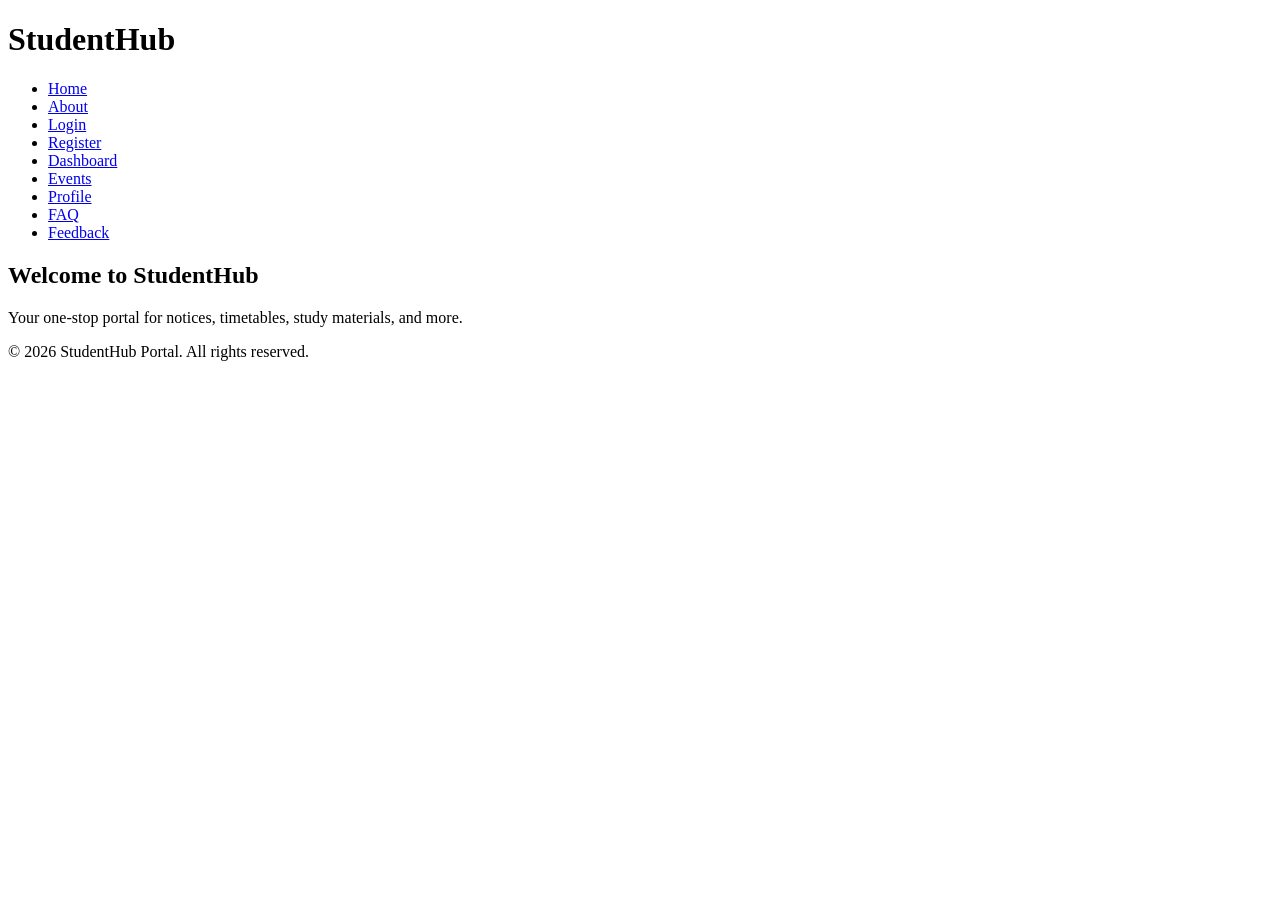
==== index.html @ d0991344 "Add semantic HTML5 pages with accessibility structure" ====
<!DOCTYPE html>
<html lang="en">
<head>
  <meta charset="UTF-8">
  <meta name="viewport" content="width=device-width, initial-scale=1.0">
  <title>StudentHub | Home</title>
</head>
<body>

  <header>
    <h1>StudentHub</h1>
    <nav aria-label="Main navigation">
  <ul>
    <li><a href="index.html">Home</a></li>
    <li><a href="about.html">About</a></li>
    <li><a href="login.html">Login</a></li>
    <li><a href="register.html">Register</a></li>
    <li><a href="dashboard.html">Dashboard</a></li>
    <li><a href="events.html">Events</a></li>
    <li><a href="profile.html">Profile</a></li>
    <li><a href="faq.html">FAQ</a></li>
<li><a href="feedback.html">Feedback</a></li>
  </ul>
</nav>
  </header>

  <main>
    <section aria-labelledby="welcome-heading">
      <h2 id="welcome-heading">Welcome to StudentHub</h2>
      <p>Your one-stop portal for notices, timetables, study materials, and more.</p>
    </section>
  </main>

  <footer>
    <p>&copy; 2026 StudentHub Portal. All rights reserved.</p>
  </footer>

</body>
</html>
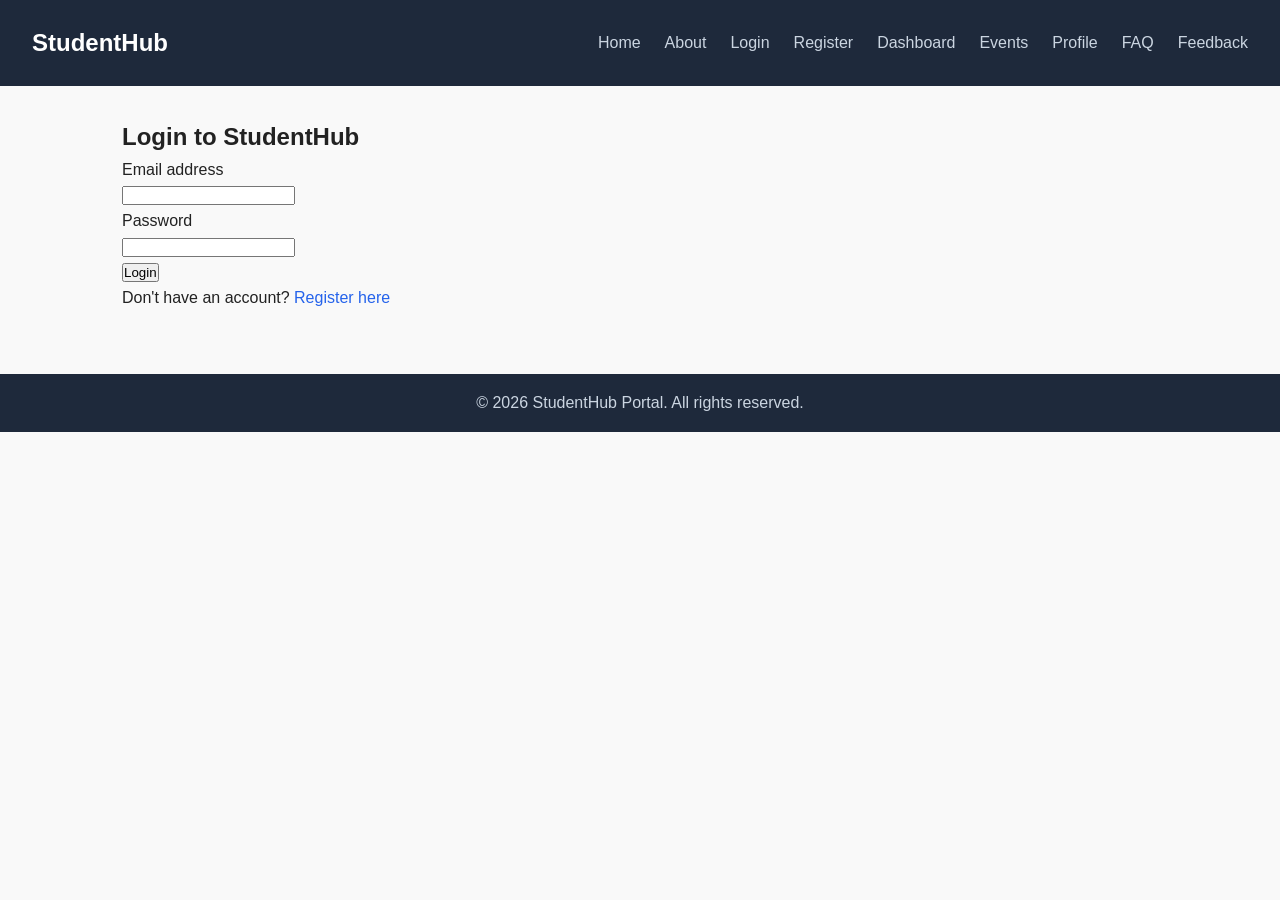
==== commit e528dcfb: "Replace wireframes with classic low-fidelity versions for all 10 pages" ====
--- a/index.html
+++ b/index.html
@@ -3,7 +3,8 @@
 <head>
   <meta charset="UTF-8">
   <meta name="viewport" content="width=device-width, initial-scale=1.0">
-  <title>StudentHub | Home</title>
+  <title>StudentHub | Login</title>
+    <link rel="stylesheet" href="css/style.css">
 </head>
 <body>
 
@@ -11,23 +12,34 @@
     <h1>StudentHub</h1>
     <nav aria-label="Main navigation">
   <ul>
-    <li><a href="index.html">Home</a></li>
+    <li><a href="home.html">Home</a></li>
     <li><a href="about.html">About</a></li>
-    <li><a href="login.html">Login</a></li>
+    <li><a href="index.html">Login</a></li>
     <li><a href="register.html">Register</a></li>
     <li><a href="dashboard.html">Dashboard</a></li>
     <li><a href="events.html">Events</a></li>
     <li><a href="profile.html">Profile</a></li>
     <li><a href="faq.html">FAQ</a></li>
-<li><a href="feedback.html">Feedback</a></li>
+    <li><a href="feedback.html">Feedback</a></li>
   </ul>
 </nav>
   </header>
 
   <main>
-    <section aria-labelledby="welcome-heading">
-      <h2 id="welcome-heading">Welcome to StudentHub</h2>
-      <p>Your one-stop portal for notices, timetables, study materials, and more.</p>
+    <section aria-labelledby="login-heading">
+      <h2 id="login-heading">Login to StudentHub</h2>
+      <form action="home.html" method="get">
+  <div>
+    <label for="email">Email address</label><br>
+    <input type="email" id="email" name="email" required>
+  </div>
+  <div>
+    <label for="password">Password</label><br>
+    <input type="password" id="password" name="password" required>
+  </div>
+  <button type="submit">Login</button>
+</form>
+      <p>Don't have an account? <a href="register.html">Register here</a></p>
     </section>
   </main>
 
--- a/css/style.css
+++ b/css/style.css
@@ -0,0 +1,274 @@
+/* ===== Reset & Base Styles ===== */
+* {
+  margin: 0;
+  padding: 0;
+  box-sizing: border-box;
+}
+
+body {
+  font-family: Arial, Helvetica, sans-serif;
+  line-height: 1.6;
+  color: #222;
+  background-color: #f9f9f9;
+}
+
+a {
+  text-decoration: none;
+  color: #2563eb;
+}
+
+/* ===== Header & Navigation (Flexbox) ===== */
+header {
+  background-color: #1e293b;
+  color: white;
+  padding: 1rem 1.5rem;
+}
+
+header h1 {
+  margin-bottom: 0.5rem;
+  font-size: 1.5rem;
+}
+
+nav ul {
+  display: flex;
+  flex-wrap: wrap;
+  gap: 1rem;
+  list-style: none;
+}
+
+nav a {
+  color: #cbd5e1;
+  font-weight: 500;
+}
+
+nav a:hover {
+  color: white;
+}
+
+/* ===== Main Content Spacing ===== */
+main {
+  padding: 1.5rem;
+  max-width: 1100px;
+  margin: 0 auto;
+}
+
+/* ===== Footer ===== */
+footer {
+  background-color: #1e293b;
+  color: #cbd5e1;
+  text-align: center;
+  padding: 1rem;
+  margin-top: 2rem;
+}
+
+/* ===== Mobile-first: base styles above are for small screens ===== */
+/* ===== Tablet and up ===== */
+@media (min-width: 768px) {
+  header {
+    padding: 1.5rem 2rem;
+  }
+  nav ul {
+    gap: 1.5rem;
+  }
+  main {
+    padding: 2rem;
+  }
+}
+
+/* ===== Desktop and up ===== */
+@media (min-width: 1024px) {
+  header {
+    display: flex;
+    justify-content: space-between;
+    align-items: center;
+  }
+  header h1 {
+    margin-bottom: 0;
+  }
+}
+/* ===== Hero Section ===== */
+.hero {
+  padding: 2rem 0;
+  text-align: center;
+}
+
+.hero h2 {
+  font-size: 1.8rem;
+  margin-bottom: 0.5rem;
+}
+
+/* ===== Features Grid (mobile-first: 1 column) ===== */
+.features-grid {
+  display: grid;
+  grid-template-columns: 1fr;
+  gap: 1.5rem;
+  margin-top: 1.5rem;
+}
+
+.feature-card {
+  background: white;
+  border-radius: 8px;
+  padding: 1.5rem;
+  box-shadow: 0 1px 3px rgba(0,0,0,0.1);
+}
+
+.feature-card h3 {
+  color: #1e293b;
+  margin-bottom: 0.5rem;
+}
+
+/* Tablet: 2 columns */
+@media (min-width: 768px) {
+  .features-grid {
+    grid-template-columns: repeat(2, 1fr);
+  }
+}
+
+/* Desktop: 3 columns */
+@media (min-width: 1024px) {
+  .features-grid {
+    grid-template-columns: repeat(3, 1fr);
+  }
+}
+/* ===== About Page Layout ===== */
+.about-layout {
+  display: grid;
+  grid-template-columns: 1fr;
+  gap: 1.5rem;
+}
+
+.about-layout article,
+.about-layout section {
+  background: white;
+  border-radius: 8px;
+  padding: 1.5rem;
+  box-shadow: 0 1px 3px rgba(0,0,0,0.1);
+}
+
+@media (min-width: 768px) {
+  .about-layout {
+    grid-template-columns: 2fr 1fr;
+  }
+}
+/* ===== Form Styling (Flexbox) ===== */
+.form-section {
+  background: white;
+  border-radius: 8px;
+  padding: 1.5rem;
+  max-width: 500px;
+  margin: 0 auto;
+  box-shadow: 0 1px 3px rgba(0,0,0,0.1);
+}
+
+.stacked-form {
+  display: flex;
+  flex-direction: column;
+  gap: 1rem;
+  margin-top: 1rem;
+}
+
+.form-group {
+  display: flex;
+  flex-direction: column;
+  gap: 0.3rem;
+}
+
+.form-group label {
+  font-weight: 600;
+  font-size: 0.9rem;
+}
+
+.form-group input,
+.form-group select {
+  padding: 0.6rem;
+  border: 1px solid #cbd5e1;
+  border-radius: 4px;
+  font-size: 1rem;
+}
+
+.stacked-form button {
+  padding: 0.7rem;
+  background-color: #1e293b;
+  color: white;
+  border: none;
+  border-radius: 4px;
+  font-size: 1rem;
+  cursor: pointer;
+  margin-top: 0.5rem;
+}
+
+.stacked-form button:hover {
+  background-color: #334155;
+}
+/* ===== Dashboard Layout (Sidebar + Content Grid) ===== */
+.dashboard-layout {
+  display: grid;
+  grid-template-columns: 1fr;
+  gap: 1.5rem;
+  margin-top: 1rem;
+}
+
+.dashboard-sidebar {
+  background: #1e293b;
+  border-radius: 8px;
+  padding: 1rem;
+}
+
+.dashboard-sidebar ul {
+  list-style: none;
+  display: flex;
+  flex-direction: column;
+  gap: 0.5rem;
+}
+
+.dashboard-sidebar a {
+  color: #cbd5e1;
+  display: block;
+  padding: 0.5rem;
+  border-radius: 4px;
+}
+
+.dashboard-sidebar a:hover {
+  background: #334155;
+  color: white;
+}
+
+.dashboard-content section {
+  background: white;
+  border-radius: 8px;
+  padding: 1.5rem;
+  margin-bottom: 1rem;
+  box-shadow: 0 1px 3px rgba(0,0,0,0.1);
+}
+
+@media (min-width: 768px) {
+  .dashboard-layout {
+    grid-template-columns: 220px 1fr;
+  }
+}
+/* ===== Events Grid ===== */
+.events-grid {
+  display: grid;
+  grid-template-columns: 1fr;
+  gap: 1.5rem;
+  margin-top: 1.5rem;
+}
+
+.event-card {
+  background: white;
+  border-radius: 8px;
+  padding: 1.5rem;
+  box-shadow: 0 1px 3px rgba(0,0,0,0.1);
+  border-left: 4px solid #2563eb;
+}
+
+.event-card h3 {
+  color: #1e293b;
+  margin-bottom: 0.5rem;
+}
+
+@media (min-width: 768px) {
+  .events-grid {
+    grid-template-columns: repeat(2, 1fr);
+  }
+}
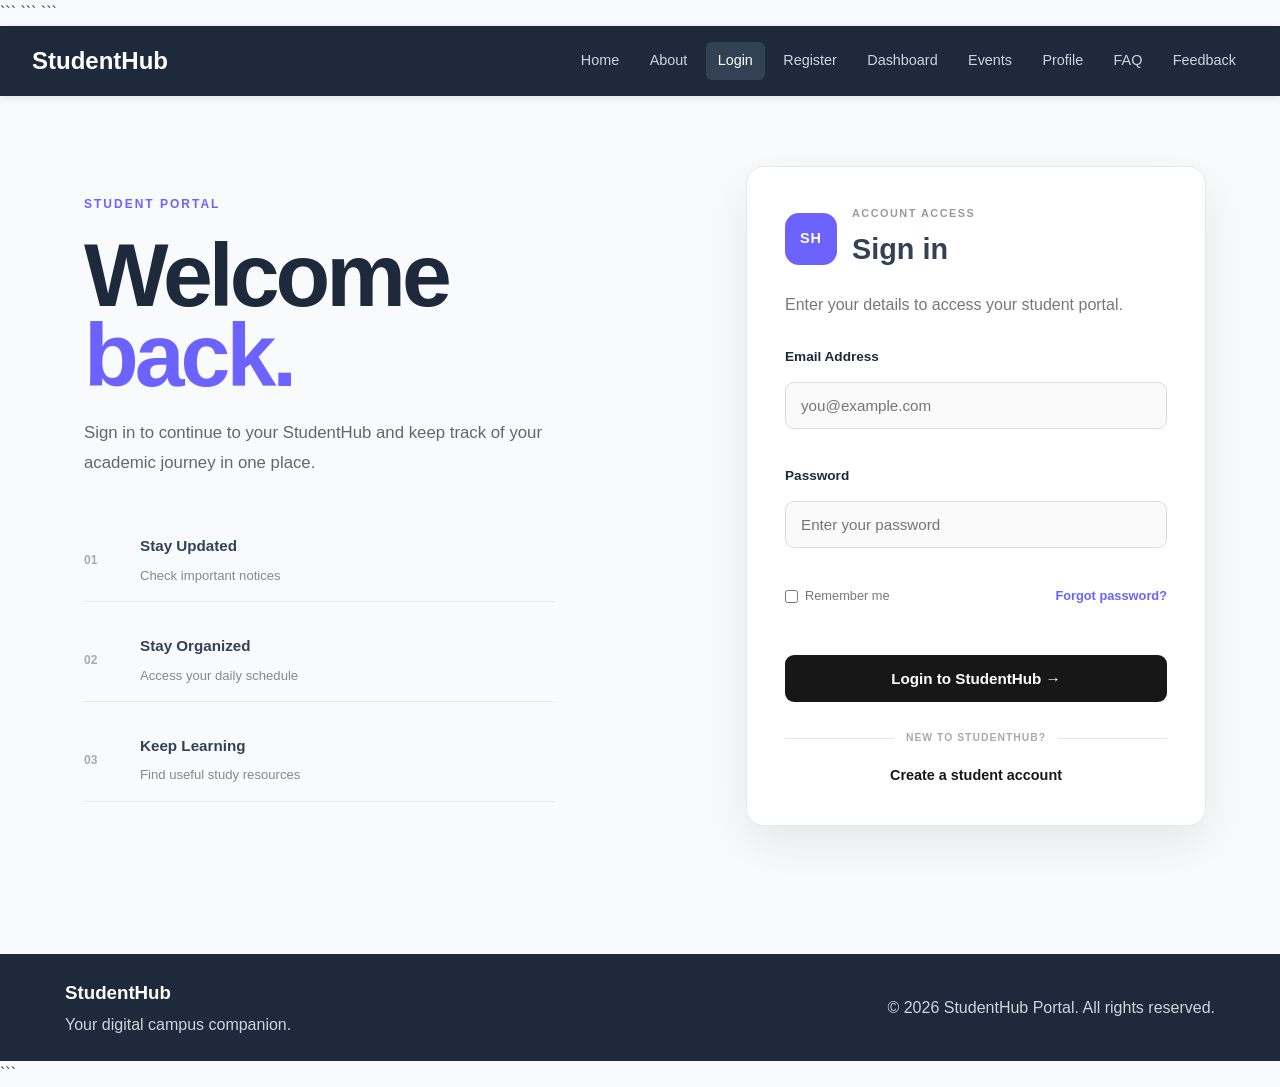
==== commit b7f61db8: "Clean up wireframe filenames" ====
--- a/index.html
+++ b/index.html
@@ -1,51 +1,219 @@
 <!DOCTYPE html>
+
 <html lang="en">
+
 <head>
-  <meta charset="UTF-8">
-  <meta name="viewport" content="width=device-width, initial-scale=1.0">
-  <title>StudentHub | Login</title>
-    <link rel="stylesheet" href="css/style.css">
+    <meta charset="UTF-8">
+    <meta name="viewport" content="width=device-width, initial-scale=1.0">
+
+```
+<title>StudentHub | Login</title>
+
+<link rel="stylesheet" href="css/style.css">
+```
+
 </head>
+
 <body>
 
-  <header>
+```
+<!-- ================= HEADER ================= -->
+
+<header>
     <h1>StudentHub</h1>
+
     <nav aria-label="Main navigation">
-  <ul>
-    <li><a href="home.html">Home</a></li>
-    <li><a href="about.html">About</a></li>
-    <li><a href="index.html">Login</a></li>
-    <li><a href="register.html">Register</a></li>
-    <li><a href="dashboard.html">Dashboard</a></li>
-    <li><a href="events.html">Events</a></li>
-    <li><a href="profile.html">Profile</a></li>
-    <li><a href="faq.html">FAQ</a></li>
-    <li><a href="feedback.html">Feedback</a></li>
-  </ul>
-</nav>
-  </header>
-
-  <main>
-    <section aria-labelledby="login-heading">
-      <h2 id="login-heading">Login to StudentHub</h2>
-      <form action="home.html" method="get">
-  <div>
-    <label for="email">Email address</label><br>
-    <input type="email" id="email" name="email" required>
-  </div>
-  <div>
-    <label for="password">Password</label><br>
-    <input type="password" id="password" name="password" required>
-  </div>
-  <button type="submit">Login</button>
-</form>
-      <p>Don't have an account? <a href="register.html">Register here</a></p>
+        <ul>
+            <li><a href="home.html">Home</a></li>
+            <li><a href="about.html">About</a></li>
+            <li><a href="index.html" class="active">Login</a></li>
+            <li><a href="register.html">Register</a></li>
+            <li><a href="dashboard.html">Dashboard</a></li>
+            <li><a href="events.html">Events</a></li>
+            <li><a href="profile.html">Profile</a></li>
+            <li><a href="faq.html">FAQ</a></li>
+            <li><a href="feedback.html">Feedback</a></li>
+        </ul>
+    </nav>
+</header>
+
+
+<!-- ================= MAIN ================= -->
+
+<main class="login-main">
+
+    <section class="login-layout">
+
+        <!-- Left information panel -->
+
+        <div class="login-intro">
+
+            <span class="login-label">
+                STUDENT PORTAL
+            </span>
+
+            <h2>
+                Welcome<br>
+                <span>back.</span>
+            </h2>
+
+            <p>
+                Sign in to continue to your StudentHub and keep
+                track of your academic journey in one place.
+            </p>
+
+            <div class="login-highlights">
+
+                <div class="login-highlight">
+                    <span>01</span>
+                    <div>
+                        <strong>Stay Updated</strong>
+                        <small>Check important notices</small>
+                    </div>
+                </div>
+
+                <div class="login-highlight">
+                    <span>02</span>
+                    <div>
+                        <strong>Stay Organized</strong>
+                        <small>Access your daily schedule</small>
+                    </div>
+                </div>
+
+                <div class="login-highlight">
+                    <span>03</span>
+                    <div>
+                        <strong>Keep Learning</strong>
+                        <small>Find useful study resources</small>
+                    </div>
+                </div>
+
+            </div>
+
+        </div>
+
+
+        <!-- Login Card -->
+
+        <div class="login-card">
+
+            <div class="login-card-heading">
+
+                <div class="login-card-icon">
+                    SH
+                </div>
+
+                <div>
+                    <span>ACCOUNT ACCESS</span>
+                    <h3>Sign in</h3>
+                </div>
+
+            </div>
+
+
+            <p class="login-card-text">
+                Enter your details to access your student portal.
+            </p>
+
+
+            <form action="home.html" method="get" class="stacked-form">
+
+                <div class="form-group">
+
+                    <label for="email">
+                        Email Address
+                    </label>
+
+                    <input
+                        type="email"
+                        id="email"
+                        name="email"
+                        placeholder="you@example.com"
+                        required
+                    >
+
+                </div>
+
+
+                <div class="form-group">
+
+                    <label for="password">
+                        Password
+                    </label>
+
+                    <input
+                        type="password"
+                        id="password"
+                        name="password"
+                        placeholder="Enter your password"
+                        required
+                    >
+
+                </div>
+
+
+                <div class="login-options">
+
+                    <label class="remember-option">
+                        <input type="checkbox" name="remember">
+                        <span>Remember me</span>
+                    </label>
+
+                    <a href="#" class="forgot-link">
+                        Forgot password?
+                    </a>
+
+                </div>
+
+
+                <button type="submit" class="login-button">
+                    Login to StudentHub →
+                </button>
+
+            </form>
+
+
+            <div class="login-divider">
+                <span>NEW TO STUDENTHUB?</span>
+            </div>
+
+
+            <a href="register.html" class="register-link">
+                Create a student account
+            </a>
+
+        </div>
+
     </section>
-  </main>
-
-  <footer>
-    <p>&copy; 2026 StudentHub Portal. All rights reserved.</p>
-  </footer>
+
+</main>
+
+
+<!-- ================= FOOTER ================= -->
+
+<footer>
+
+    <div class="footer-content">
+
+        <div>
+            <h3>StudentHub</h3>
+
+            <p>
+                Your digital campus companion.
+            </p>
+        </div>
+
+        <div>
+            <p>
+                &copy; 2026 StudentHub Portal.
+                All rights reserved.
+            </p>
+        </div>
+
+    </div>
+
+</footer>
+```
 
 </body>
-</html>+</html>
--- a/css/style.css
+++ b/css/style.css
@@ -1,274 +1,3716 @@
-/* ===== Reset & Base Styles ===== */
+
+/* =========================================================
+   1. RESET & BASE
+   ========================================================= */
+
 * {
-  margin: 0;
-  padding: 0;
-  box-sizing: border-box;
+    margin: 0;
+    padding: 0;
+    box-sizing: border-box;
+}
+
+:root {
+    --primary: #4f46e5;
+    --primary-dark: #3730a3;
+    --secondary: #7c3aed;
+
+    --dark: #1e293b;
+    --text: #334155;
+    --text-light: #64748b;
+
+    --background: #f8fafc;
+    --surface: #ffffff;
+
+    --border: #e2e8f0;
+
+    --success: #16a34a;
+    --warning: #f59e0b;
+
+    --radius: 12px;
+
+    --shadow: 0 4px 15px rgba(15, 23, 42, 0.08);
+    --shadow-hover: 0 8px 25px rgba(15, 23, 42, 0.12);
+}
+
+html {
+    scroll-behavior: smooth;
 }
 
 body {
-  font-family: Arial, Helvetica, sans-serif;
-  line-height: 1.6;
-  color: #222;
-  background-color: #f9f9f9;
+    font-family: Arial, Helvetica, sans-serif;
+    line-height: 1.6;
+    color: var(--text);
+    background: var(--background);
 }
 
 a {
-  text-decoration: none;
-  color: #2563eb;
-}
-
-/* ===== Header & Navigation (Flexbox) ===== */
+    text-decoration: none;
+    color: var(--primary);
+}
+
+img {
+    max-width: 100%;
+    display: block;
+}
+
+button,
+input,
+select,
+textarea {
+    font-family: inherit;
+}
+
+/* =========================================================
+   2. HEADER & NAVIGATION
+   ========================================================= */
+
 header {
-  background-color: #1e293b;
-  color: white;
-  padding: 1rem 1.5rem;
+    background: #1e293b;
+    color: white;
+    padding: 1rem 1.5rem;
+    box-shadow: 0 2px 8px rgba(0, 0, 0, 0.1);
 }
 
 header h1 {
-  margin-bottom: 0.5rem;
-  font-size: 1.5rem;
+    font-size: 1.5rem;
+    margin-bottom: 0.7rem;
 }
 
 nav ul {
-  display: flex;
-  flex-wrap: wrap;
-  gap: 1rem;
-  list-style: none;
+    display: flex;
+    flex-wrap: wrap;
+    gap: 0.4rem;
+    list-style: none;
 }
 
 nav a {
-  color: #cbd5e1;
-  font-weight: 500;
-}
-
-nav a:hover {
-  color: white;
-}
-
-/* ===== Main Content Spacing ===== */
+    display: inline-block;
+    color: #cbd5e1;
+    padding: 0.45rem 0.75rem;
+    border-radius: 6px;
+    font-size: 0.9rem;
+    transition: 0.2s ease;
+}
+
+nav a:hover,
+nav a.active {
+    color: white;
+    background: #334155;
+}
+
+/* =========================================================
+   3. MAIN CONTENT
+   ========================================================= */
+
 main {
-  padding: 1.5rem;
-  max-width: 1100px;
-  margin: 0 auto;
-}
-
-/* ===== Footer ===== */
-footer {
-  background-color: #1e293b;
-  color: #cbd5e1;
-  text-align: center;
-  padding: 1rem;
-  margin-top: 2rem;
-}
-
-/* ===== Mobile-first: base styles above are for small screens ===== */
-/* ===== Tablet and up ===== */
-@media (min-width: 768px) {
-  header {
-    padding: 1.5rem 2rem;
-  }
-  nav ul {
+    width: 100%;
+    max-width: 1150px;
+    margin: 0 auto;
+    padding: 2rem 1.25rem;
+}
+
+main h2 {
+    color: var(--dark);
+    margin-bottom: 0.5rem;
+}
+
+main p {
+    color: var(--text-light);
+}
+
+/* =========================================================
+   4. GENERAL HERO
+   ========================================================= */
+
+.hero {
+    text-align: center;
+    padding: 3rem 1.5rem;
+    margin-bottom: 2rem;
+    border-radius: 16px;
+    background: #eef2ff;
+    border: 1px solid #c7d2fe;
+}
+
+.hero h2 {
+    font-size: clamp(2rem, 5vw, 3rem);
+    color: var(--dark);
+    margin-bottom: 1rem;
+}
+
+.hero p {
+    max-width: 650px;
+    margin: 0 auto;
+    color: var(--text-light);
+}
+
+/* =========================================================
+   5. BUTTONS
+   ========================================================= */
+
+button,
+.btn {
+    display: inline-block;
+    border: none;
+    padding: 0.7rem 1.1rem;
+    border-radius: 8px;
+    background: var(--primary);
+    color: white;
+    font-weight: 600;
+    cursor: pointer;
+    transition: 0.2s ease;
+}
+
+button:hover,
+.btn:hover {
+    background: var(--primary-dark);
+    transform: translateY(-1px);
+}
+
+.btn-secondary {
+    background: white;
+    color: var(--primary);
+    border: 1px solid var(--primary);
+}
+
+.btn-secondary:hover {
+    background: #eef2ff;
+}
+
+/* =========================================================
+   6. FEATURES
+   ========================================================= */
+
+.features-grid {
+    display: grid;
+    grid-template-columns: 1fr;
     gap: 1.5rem;
-  }
-  main {
+    margin-top: 2rem;
+}
+
+.feature-card {
+    position: relative;
+    min-height: 250px;
+    display: flex;
+    flex-direction: column;
+
+    background: var(--surface);
+    border: 1px solid var(--border);
+    border-radius: var(--radius);
+    padding: 1.5rem;
+
+    box-shadow: var(--shadow);
+    transition: 0.2s ease;
+}
+
+.feature-card:hover {
+    transform: translateY(-4px);
+    box-shadow: var(--shadow-hover);
+    border-color: #c7d2fe;
+}
+
+.feature-card h3 {
+    color: var(--dark);
+    font-size: 1.25rem;
+    margin-bottom: 0.6rem;
+}
+
+.feature-card p {
+    color: var(--text-light);
+    margin-bottom: 1rem;
+}
+
+.feature-icon {
+    width: 50px;
+    height: 50px;
+    display: grid;
+    place-items: center;
+    border-radius: 10px;
+    font-size: 1.4rem;
+    margin-bottom: 1rem;
+}
+
+.notice-icon {
+    background: #eef2ff;
+}
+
+.timetable-icon {
+    background: #f3e8ff;
+}
+
+.material-icon {
+    background: #e0f2fe;
+}
+
+.feature-number {
+    position: absolute;
+    right: 1.5rem;
+    top: 1.2rem;
+    color: #cbd5e1;
+    font-size: 0.75rem;
+    font-weight: 800;
+}
+
+.feature-link {
+    margin-top: auto;
+    font-weight: 700;
+    font-size: 0.9rem;
+}
+
+/* =========================================================
+   7. ABOUT LAYOUT
+   ========================================================= */
+
+.about-layout {
+    display: grid;
+    grid-template-columns: 1fr;
+    gap: 1.5rem;
+    margin-top: 1.5rem;
+}
+
+.about-layout article,
+.about-layout section {
+    background: var(--surface);
+    border: 1px solid var(--border);
+    border-radius: var(--radius);
+    padding: 1.5rem;
+    box-shadow: var(--shadow);
+}
+
+/* =========================================================
+   8. FORMS
+   ========================================================= */
+
+.form-section {
+    background: var(--surface);
+    border: 1px solid var(--border);
+    border-radius: 14px;
     padding: 2rem;
-  }
-}
-
-/* ===== Desktop and up ===== */
-@media (min-width: 1024px) {
-  header {
+    max-width: 550px;
+    margin: 1.5rem auto;
+    box-shadow: var(--shadow);
+}
+
+.form-section h2 {
+    margin-bottom: 0.5rem;
+}
+
+.stacked-form {
+    display: flex;
+    flex-direction: column;
+    gap: 1rem;
+    margin-top: 1.5rem;
+}
+
+.form-group {
+    display: flex;
+    flex-direction: column;
+    gap: 0.4rem;
+}
+
+.form-group label {
+    font-weight: 600;
+    color: var(--dark);
+    font-size: 0.9rem;
+}
+
+.form-group input,
+.form-group select,
+.form-group textarea {
+    width: 100%;
+    padding: 0.75rem;
+    border: 1px solid var(--border);
+    border-radius: 8px;
+    background: white;
+    color: var(--text);
+    outline: none;
+}
+
+.form-group input:focus,
+.form-group select:focus,
+.form-group textarea:focus {
+    border-color: var(--primary);
+    box-shadow: 0 0 0 3px rgba(79, 70, 229, 0.1);
+}
+
+.stacked-form button {
+    width: 100%;
+    margin-top: 0.5rem;
+}
+
+/* =========================================================
+   9. DASHBOARD
+   ========================================================= */
+
+.dashboard-main {
+    max-width: 1200px;
+}
+
+.dashboard-layout {
+    display: grid;
+    grid-template-columns: 1fr;
+    gap: 1.5rem;
+    margin-top: 1.5rem;
+}
+
+.dashboard-sidebar {
+    background: #1e293b;
+    border-radius: 12px;
+    padding: 1rem;
+    box-shadow: var(--shadow);
+}
+
+.dashboard-sidebar ul {
+    list-style: none;
+    display: flex;
+    flex-direction: column;
+    gap: 0.4rem;
+}
+
+.dashboard-sidebar a {
+    display: block;
+    color: #cbd5e1;
+    padding: 0.7rem;
+    border-radius: 7px;
+    transition: 0.2s ease;
+}
+
+.dashboard-sidebar a:hover,
+.dashboard-sidebar a.sidebar-active {
+    background: #334155;
+    color: white;
+}
+
+.sidebar-title {
+    padding: 0.5rem 0.6rem 1rem;
+    border-bottom: 1px solid #475569;
+    margin-bottom: 0.8rem;
+}
+
+.sidebar-title span {
+    display: block;
+    color: #a5b4fc;
+    font-size: 0.65rem;
+    font-weight: 800;
+    letter-spacing: 1px;
+    margin-bottom: 0.2rem;
+}
+
+.sidebar-title h3 {
+    color: white;
+    font-size: 1rem;
+}
+
+.sidebar-icon {
+    width: 28px;
+    height: 28px;
+    display: grid;
+    place-items: center;
+    border-radius: 7px;
+    background: #334155;
+    font-size: 0.85rem;
+}
+
+.dashboard-content {
+    display: flex;
+    flex-direction: column;
+    gap: 1rem;
+    min-width: 0;
+}
+
+.dashboard-panel {
+    border-radius: 12px;
+    padding: 1.5rem;
+    background: white;
+    border: 1px solid var(--border);
+    box-shadow: var(--shadow);
+}
+
+.dashboard-content section {
+    margin-bottom: 0;
+}
+
+/* =========================================================
+   10. DASHBOARD WELCOME
+   ========================================================= */
+
+.dashboard-welcome {
+    display: flex;
+    align-items: center;
+    justify-content: space-between;
+    gap: 2rem;
+    padding: 2.2rem;
+    margin-bottom: 1.5rem;
+    border-radius: 16px;
+    background: #eef2ff;
+    border: 1px solid #c7d2fe;
+}
+
+.dashboard-label {
+    display: inline-block;
+    color: var(--primary);
+    font-size: 0.7rem;
+    font-weight: 800;
+    letter-spacing: 1px;
+    margin-bottom: 0.5rem;
+}
+
+.dashboard-welcome h2 {
+    color: var(--dark);
+    font-size: clamp(2rem, 4vw, 3rem);
+    line-height: 1.1;
+    margin-bottom: 0.6rem;
+}
+
+.dashboard-welcome h2 span {
+    color: var(--primary);
+}
+
+.dashboard-welcome p {
+    max-width: 650px;
+}
+
+.dashboard-mark {
+    width: 80px;
+    height: 80px;
+    flex-shrink: 0;
+    display: grid;
+    place-items: center;
+    border-radius: 18px;
+    background: white;
+    border: 1px solid #c7d2fe;
+    color: var(--primary);
+    font-size: 1.3rem;
+    font-weight: 800;
+}
+
+/* =========================================================
+   11. DASHBOARD PANELS
+   ========================================================= */
+
+.panel-heading {
+    display: flex;
+    align-items: center;
+    justify-content: space-between;
+    gap: 1rem;
+    padding-bottom: 1rem;
+    margin-bottom: 1rem;
+    border-bottom: 1px solid var(--border);
+}
+
+.panel-label {
+    display: block;
+    color: var(--primary);
+    font-size: 0.65rem;
+    font-weight: 800;
+    letter-spacing: 1px;
+    margin-bottom: 0.2rem;
+}
+
+.panel-heading h3 {
+    color: var(--dark);
+    font-size: 1.2rem;
+}
+
+.panel-icon {
+    width: 40px;
+    height: 40px;
+    display: grid;
+    place-items: center;
+    border-radius: 9px;
+    background: #eef2ff;
+    font-size: 1rem;
+}
+
+/* =========================================================
+   12. NOTICES
+   ========================================================= */
+
+.notice-list {
+    display: flex;
+    flex-direction: column;
+    gap: 0.7rem;
+}
+
+.notice-item {
+    display: flex;
+    align-items: flex-start;
+    gap: 0.8rem;
+    padding: 0.9rem;
+    border-radius: 9px;
+    background: #f8fafc;
+    border: 1px solid var(--border);
+}
+
+.notice-item:hover {
+    background: #eef2ff;
+}
+
+.notice-dot {
+    width: 8px;
+    height: 8px;
+    flex-shrink: 0;
+    margin-top: 0.35rem;
+    border-radius: 50%;
+    background: var(--primary);
+}
+
+.notice-item h4 {
+    color: var(--dark);
+    font-size: 0.9rem;
+    margin-bottom: 0.2rem;
+}
+
+.notice-item p {
+    color: var(--text-light);
+    font-size: 0.8rem;
+}
+
+/* =========================================================
+   13. TIMETABLE
+   ========================================================= */
+
+.schedule-list {
+    display: flex;
+    flex-direction: column;
+    gap: 0.7rem;
+}
+
+.schedule-item {
+    display: grid;
+    grid-template-columns: 70px 4px 1fr;
+    align-items: center;
+    gap: 1rem;
+    padding: 0.9rem;
+    border-radius: 9px;
+    background: #f8fafc;
+}
+
+.schedule-item:hover {
+    background: #eef2ff;
+}
+
+.schedule-time {
+    color: var(--primary);
+    font-size: 0.85rem;
+    font-weight: 800;
+    text-align: center;
+}
+
+.schedule-time span {
+    display: block;
+    color: var(--text-light);
+    font-size: 0.65rem;
+}
+
+.schedule-line {
+    width: 4px;
+    height: 38px;
+    border-radius: 5px;
+    background: var(--primary);
+}
+
+.schedule-info h4 {
+    color: var(--dark);
+    font-size: 0.9rem;
+}
+
+.schedule-info p {
+    font-size: 0.75rem;
+    color: var(--text-light);
+}
+
+/* =========================================================
+   14. STUDY MATERIALS
+   ========================================================= */
+
+.materials-box {
+    display: flex;
+    align-items: center;
+    gap: 1rem;
+    padding: 1.1rem;
+    border-radius: 12px;
+    background: #eef2ff;
+    border: 1px solid #c7d2fe;
+}
+
+.materials-icon {
+    width: 50px;
+    height: 50px;
+    flex-shrink: 0;
+    display: grid;
+    place-items: center;
+    border-radius: 10px;
+    background: white;
+    font-size: 1.3rem;
+}
+
+.materials-box h4 {
+    color: var(--dark);
+    margin-bottom: 0.2rem;
+}
+
+.materials-box p {
+    font-size: 0.8rem;
+}
+
+/* =========================================================
+   15. STATS
+   ========================================================= */
+
+.stats-grid {
+    display: grid;
+    grid-template-columns: repeat(2, 1fr);
+    gap: 1rem;
+    margin: -1rem 0 3rem;
+}
+
+.stat-card {
+    display: flex;
+    align-items: center;
+    gap: 0.8rem;
+    background: white;
+    border: 1px solid var(--border);
+    border-radius: 10px;
+    padding: 1rem;
+    box-shadow: var(--shadow);
+}
+
+.stat-icon {
+    width: 42px;
+    height: 42px;
+    display: grid;
+    place-items: center;
+    border-radius: 9px;
+    background: #eef2ff;
+    font-size: 1.2rem;
+}
+
+.stat-card strong,
+.stat-card span {
+    display: block;
+}
+
+.stat-card strong {
+    color: var(--dark);
+    font-size: 0.9rem;
+}
+
+.stat-card div span {
+    color: var(--text-light);
+    font-size: 0.75rem;
+}
+
+/* =========================================================
+   16. HOME PAGE
+   ========================================================= */
+
+.home-hero {
+    min-height: 430px;
+    display: flex;
+    align-items: center;
+    justify-content: center;
+    text-align: left;
+    padding: 4rem;
+    position: relative;
+}
+
+.hero-content {
+    max-width: 700px;
+}
+
+.hero-badge {
+    display: inline-block;
+    padding: 0.4rem 0.8rem;
+    margin-bottom: 1rem;
+    border-radius: 20px;
+    background: #e0e7ff;
+    color: var(--primary-dark);
+    font-size: 0.75rem;
+    font-weight: 700;
+}
+
+.home-hero h2 {
+    font-size: clamp(2.5rem, 6vw, 4.5rem);
+    line-height: 1.05;
+    margin-bottom: 1.2rem;
+}
+
+.home-hero h2 span {
+    color: var(--primary);
+}
+
+.home-hero p {
+    max-width: 650px;
+    color: var(--text-light);
+    font-size: 1.05rem;
+    line-height: 1.7;
+    margin-bottom: 1.5rem;
+}
+
+.hero-actions {
+    display: flex;
+    flex-wrap: wrap;
+    gap: 0.8rem;
+}
+
+/* =========================================================
+   17. HOME SECTIONS
+   ========================================================= */
+
+.home-section {
+    margin-bottom: 4rem;
+}
+
+.section-heading {
+    max-width: 700px;
+    margin-bottom: 2rem;
+}
+
+.section-heading > span,
+.section-label,
+.final-cta > div > span {
+    color: var(--primary);
+    font-size: 0.75rem;
+    font-weight: 800;
+    letter-spacing: 1px;
+}
+
+.section-heading h2 {
+    font-size: clamp(2rem, 4vw, 2.8rem);
+    line-height: 1.15;
+    margin: 0.5rem 0 0.8rem;
+}
+
+.section-heading h2 span {
+    color: var(--primary);
+}
+
+/* =========================================================
+   18. WHY STUDENTHUB
+   ========================================================= */
+
+.why-section {
+    display: grid;
+    grid-template-columns: 1fr;
+    gap: 2rem;
+    padding: 2.5rem;
+    margin-bottom: 4rem;
+    border-radius: 16px;
+    background: #eef2ff;
+    border: 1px solid #c7d2fe;
+}
+
+.why-content h2 {
+    font-size: clamp(2rem, 4vw, 2.8rem);
+    line-height: 1.1;
+    margin: 0.5rem 0 1rem;
+}
+
+.why-content h2 span {
+    color: var(--primary);
+}
+
+.why-content p {
+    max-width: 500px;
+    margin-bottom: 1rem;
+}
+
+.why-points {
+    display: flex;
+    flex-direction: column;
+    gap: 1rem;
+}
+
+.why-point {
+    display: flex;
+    align-items: flex-start;
+    gap: 1rem;
+    padding: 1rem;
+    border-radius: 10px;
+    background: white;
+    border: 1px solid var(--border);
+}
+
+.why-point > div {
+    width: 35px;
+    height: 35px;
+    flex-shrink: 0;
+    display: grid;
+    place-items: center;
+    border-radius: 8px;
+    background: var(--primary);
+    color: white;
+    font-size: 0.75rem;
+    font-weight: 700;
+}
+
+.why-point h3 {
+    color: var(--dark);
+    margin-bottom: 0.2rem;
+    font-size: 1rem;
+}
+
+.why-point p {
+    font-size: 0.85rem;
+    color: var(--text-light);
+}
+
+/* =========================================================
+   19. FINAL CTA
+   ========================================================= */
+
+.final-cta {
+    display: flex;
+    align-items: center;
+    justify-content: space-between;
+    gap: 2rem;
+    padding: 2rem;
+    margin-bottom: 2rem;
+    border-radius: 14px;
+    background: #1e293b;
+    color: white;
+}
+
+.final-cta > div > span {
+    color: #a5b4fc;
+}
+
+.final-cta h2 {
+    color: white;
+    margin-top: 0.4rem;
+}
+
+.final-cta h2 strong {
+    color: #a5b4fc;
+}
+
+.cta-button {
+    flex-shrink: 0;
+}
+
+/* =========================================================
+   20. ABOUT PAGE
+   ========================================================= */
+
+.about-main {
+    max-width: 1200px;
+}
+
+.about-hero {
+    display: flex;
+    align-items: center;
+    justify-content: space-between;
+    gap: 2rem;
+    padding: 3rem;
+    margin-bottom: 1.5rem;
+    border-radius: 16px;
+    background: #eef2ff;
+    border: 1px solid #c7d2fe;
+}
+
+.about-hero-content {
+    max-width: 760px;
+}
+
+.about-label {
+    display: inline-block;
+    margin-bottom: 0.6rem;
+    color: var(--primary);
+    font-size: 0.7rem;
+    font-weight: 800;
+    letter-spacing: 1px;
+}
+
+.about-hero h2 {
+    color: var(--dark);
+    font-size: clamp(2.2rem, 5vw, 3.5rem);
+    line-height: 1.05;
+    margin-bottom: 1rem;
+}
+
+.about-hero h2 span {
+    color: var(--primary);
+}
+
+.about-hero p {
+    max-width: 680px;
+    color: var(--text-light);
+}
+
+.about-logo {
+    width: 100px;
+    height: 100px;
+    flex-shrink: 0;
+    display: grid;
+    place-items: center;
+    border-radius: 20px;
+    background: white;
+    border: 1px solid #c7d2fe;
+    color: var(--primary);
+    font-size: 1.6rem;
+    font-weight: 800;
+}
+
+.about-grid {
+    display: grid;
+    grid-template-columns: repeat(2, minmax(0, 1fr));
+    gap: 1.5rem;
+    margin-bottom: 1.5rem;
+}
+
+.about-card {
+    padding: 1.8rem;
+    background: white;
+    border: 1px solid var(--border);
+    border-radius: 14px;
+    box-shadow: var(--shadow);
+}
+
+.about-card-icon {
+    width: 50px;
+    height: 50px;
+    display: grid;
+    place-items: center;
+    margin-bottom: 1rem;
+    border-radius: 10px;
+    background: #eef2ff;
+    font-size: 1.3rem;
+}
+
+.card-label {
+    display: block;
+    margin-bottom: 0.3rem;
+    color: var(--primary);
+    font-size: 0.65rem;
+    font-weight: 800;
+    letter-spacing: 1px;
+}
+
+.about-card h3 {
+    color: var(--dark);
+    font-size: 1.4rem;
+    margin-bottom: 0.6rem;
+}
+
+.about-card p {
+    color: var(--text-light);
+    font-size: 0.9rem;
+    line-height: 1.7;
+}
+
+.mission-card {
+    background: #f8fafc;
+}
+
+.about-highlight {
+    display: grid;
+    grid-template-columns: 1fr 1fr;
+    align-items: center;
+    gap: 2rem;
+    padding: 2rem;
+    border-radius: 14px;
+    background: #eef2ff;
+    border: 1px solid #c7d2fe;
+    margin-bottom: 1rem;
+}
+
+.about-highlight h3 {
+    color: var(--dark);
+    font-size: clamp(1.7rem, 3vw, 2.3rem);
+    line-height: 1.2;
+}
+
+.about-highlight h3 span {
+    color: var(--primary);
+}
+
+.about-highlight p {
+    color: var(--text-light);
+    line-height: 1.7;
+    font-size: 0.9rem;
+}
+
+/* =========================================================
+   21. PROFILE PAGE
+   ========================================================= */
+
+.profile-main {
+    max-width: 1100px;
+    margin: 0 auto;
+    padding: 55px 25px 70px;
+}
+
+.profile-heading {
+    margin-bottom: 35px;
+}
+
+.profile-label {
+    font-size: 12px;
+    font-weight: 700;
+    letter-spacing: 2px;
+    color: #6b7280;
+}
+
+.profile-heading h2 {
+    font-size: 42px;
+    margin: 8px 0;
+}
+
+.profile-heading h2 span {
+    color: #2563eb;
+}
+
+.profile-heading p {
+    color: #6b7280;
+    margin: 0;
+}
+
+.profile-layout {
+    display: grid;
+    grid-template-columns: 1fr 1.25fr;
+    gap: 22px;
+    margin-bottom: 22px;
+}
+
+.profile-card,
+.edit-profile-card {
+    background: #ffffff;
+    border: 1px solid #e5e7eb;
+    border-radius: 16px;
+    padding: 28px;
+    box-shadow: 0 8px 25px rgba(0, 0, 0, 0.05);
+}
+
+.profile-top {
+    display: flex;
+    align-items: center;
+    gap: 18px;
+}
+
+.profile-avatar {
+    width: 82px;
+    height: 82px;
+    border-radius: 50%;
+    object-fit: cover;
+    border: 3px solid #e5e7eb;
+}
+
+.profile-top h3 {
+    margin: 0 0 5px;
+    font-size: 22px;
+}
+
+.profile-role {
+    margin: 0 0 8px;
+    color: #6b7280;
+    font-size: 14px;
+}
+
+.profile-status {
+    font-size: 12px;
+    font-weight: 600;
+    color: #15803d;
+}
+
+.profile-divider {
+    height: 1px;
+    background: #e5e7eb;
+    margin: 25px 0;
+}
+
+.profile-details {
+    display: grid;
+    gap: 18px;
+}
+
+.profile-details div {
+    display: flex;
+    flex-direction: column;
+    gap: 5px;
+}
+
+.profile-details span,
+.info-box span,
+.card-heading > div > span,
+.edit-heading > div > span {
+    font-size: 11px;
+    font-weight: 700;
+    letter-spacing: 1.3px;
+    color: #9ca3af;
+}
+
+.profile-details strong {
+    font-size: 14px;
+    color: #374151;
+}
+
+.card-heading,
+.edit-heading {
+    display: flex;
+    justify-content: space-between;
+    align-items: flex-start;
+    margin-bottom: 25px;
+}
+
+.card-heading h3,
+.edit-heading h3 {
+    margin: 5px 0 0;
+    font-size: 21px;
+}
+
+.card-symbol,
+.edit-symbol {
+    font-size: 22px;
+}
+
+.academic-info {
+    display: grid;
+    grid-template-columns: 1fr 1fr;
+    gap: 14px;
+}
+
+.info-box {
+    padding: 17px;
+    background: #f8fafc;
+    border: 1px solid #e5e7eb;
+    border-radius: 10px;
+}
+
+.info-box strong {
+    display: block;
+    margin-top: 7px;
+    font-size: 14px;
+    color: #374151;
+}
+
+/* PROFILE FORM */
+
+.profile-form {
+    display: flex;
+    flex-direction: column;
+    gap: 20px;
+}
+
+.form-row {
+    display: grid;
+    grid-template-columns: 1fr 1fr;
+    gap: 18px;
+}
+
+.profile-form label {
+    display: block;
+    margin-bottom: 7px;
+    font-size: 13px;
+    font-weight: 600;
+    color: #374151;
+}
+
+.profile-form input {
+    width: 100%;
+    box-sizing: border-box;
+    padding: 12px 13px;
+    border: 1px solid #d1d5db;
+    border-radius: 8px;
+    font-size: 14px;
+    background: #ffffff;
+}
+
+.profile-form input:focus {
+    outline: none;
+    border-color: #2563eb;
+    box-shadow: 0 0 0 3px rgba(37, 99, 235, 0.1);
+}
+
+.profile-save {
+    align-self: flex-start;
+    border: none;
+    border-radius: 8px;
+    padding: 11px 20px;
+    background: #2563eb;
+    color: #ffffff;
+    font-size: 14px;
+    font-weight: 600;
+    cursor: pointer;
+}
+
+.profile-save:hover {
+    background: #1d4ed8;
+}
+
+/* =========================================================
+   22. LOGIN PAGE
+   ========================================================= */
+
+.login-main {
+    max-width: 1180px;
+    margin: 0 auto;
+    padding: 70px 24px 80px;
+}
+
+.login-layout {
+    display: grid;
+    grid-template-columns: 1fr 460px;
+    gap: 70px;
+    align-items: center;
+    min-height: 620px;
+}
+
+.login-intro {
+    padding: 20px 10px;
+}
+
+.login-label {
+    display: inline-block;
+    margin-bottom: 20px;
+    font-size: 0.75rem;
+    font-weight: 700;
+    letter-spacing: 2px;
+    color: #6c63ff;
+}
+
+.login-intro h2 {
+    margin: 0 0 22px;
+    font-size: clamp(3.5rem, 7vw, 6.5rem);
+    line-height: 0.9;
+    letter-spacing: -4px;
+}
+
+.login-intro h2 span {
+    color: #6c63ff;
+}
+
+.login-intro > p {
+    max-width: 520px;
+    margin-bottom: 42px;
+    font-size: 1.05rem;
+    line-height: 1.8;
+    color: #666;
+}
+
+.login-highlights {
+    display: flex;
+    flex-direction: column;
+    gap: 18px;
+    max-width: 470px;
+}
+
+.login-highlight {
+    display: flex;
+    align-items: center;
+    gap: 18px;
+    padding: 14px 0;
+    border-bottom: 1px solid #e9e9e9;
+}
+
+.login-highlight > span {
+    width: 38px;
+    font-size: 0.75rem;
+    font-weight: 700;
+    color: #aaa;
+}
+
+.login-highlight strong {
+    display: block;
+    margin-bottom: 3px;
+    font-size: 0.95rem;
+}
+
+.login-highlight small {
+    color: #888;
+    font-size: 0.82rem;
+}
+
+.login-card {
+    padding: 38px;
+    background: #fff;
+    border: 1px solid #e8e8e8;
+    border-radius: 18px;
+    box-shadow: 0 18px 50px rgba(0, 0, 0, 0.08);
+}
+
+.login-card-heading {
+    display: flex;
+    align-items: center;
+    gap: 15px;
+    margin-bottom: 20px;
+}
+
+.login-card-icon {
+    display: flex;
+    align-items: center;
+    justify-content: center;
+    width: 52px;
+    height: 52px;
+    border-radius: 14px;
+    background: #6c63ff;
+    color: #fff;
+    font-size: 0.9rem;
+    font-weight: 800;
+    letter-spacing: 1px;
+}
+
+.login-card-heading span {
+    display: block;
+    margin-bottom: 4px;
+    font-size: 0.68rem;
+    font-weight: 700;
+    letter-spacing: 1.5px;
+    color: #999;
+}
+
+.login-card-heading h3 {
+    margin: 0;
+    font-size: 1.8rem;
+}
+
+.login-card-text {
+    margin-bottom: 28px;
+    color: #777;
+    line-height: 1.6;
+}
+
+.login-card .form-group {
+    margin-bottom: 20px;
+}
+
+.login-card .form-group label {
+    display: block;
+    margin-bottom: 8px;
+    font-size: 0.85rem;
+    font-weight: 600;
+}
+
+.login-card .form-group input {
+    width: 100%;
+    box-sizing: border-box;
+    padding: 14px 15px;
+    border: 1px solid #ddd;
+    border-radius: 9px;
+    background: #fafafa;
+    font-size: 0.95rem;
+    transition: 0.2s ease;
+}
+
+.login-card .form-group input:focus {
+    outline: none;
+    border-color: #6c63ff;
+    background: #fff;
+    box-shadow: 0 0 0 3px rgba(108, 99, 255, 0.1);
+}
+
+.login-options {
     display: flex;
     justify-content: space-between;
     align-items: center;
-  }
-  header h1 {
-    margin-bottom: 0;
-  }
-}
-/* ===== Hero Section ===== */
-.hero {
-  padding: 2rem 0;
-  text-align: center;
-}
-
-.hero h2 {
-  font-size: 1.8rem;
-  margin-bottom: 0.5rem;
-}
-
-/* ===== Features Grid (mobile-first: 1 column) ===== */
-.features-grid {
-  display: grid;
-  grid-template-columns: 1fr;
-  gap: 1.5rem;
-  margin-top: 1.5rem;
-}
-
-.feature-card {
-  background: white;
-  border-radius: 8px;
-  padding: 1.5rem;
-  box-shadow: 0 1px 3px rgba(0,0,0,0.1);
-}
-
-.feature-card h3 {
-  color: #1e293b;
-  margin-bottom: 0.5rem;
-}
-
-/* Tablet: 2 columns */
+    margin: 2px 0 24px;
+    font-size: 0.8rem;
+}
+
+.remember-option {
+    display: flex;
+    align-items: center;
+    gap: 7px;
+    color: #777;
+}
+
+.remember-option input {
+    accent-color: #6c63ff;
+}
+
+.forgot-link {
+    color: #6c63ff;
+    font-weight: 600;
+}
+
+.forgot-link:hover {
+    text-decoration: underline;
+}
+
+.login-button {
+    width: 100%;
+    padding: 15px;
+    border: none;
+    border-radius: 9px;
+    background: #171717;
+    color: #fff;
+    font-size: 0.95rem;
+    font-weight: 700;
+    cursor: pointer;
+    transition: 0.25s ease;
+}
+
+.login-button:hover {
+    background: #6c63ff;
+    transform: translateY(-2px);
+    box-shadow: 0 8px 20px rgba(108, 99, 255, 0.2);
+}
+
+.login-divider {
+    display: flex;
+    align-items: center;
+    gap: 12px;
+    margin: 28px 0 18px;
+}
+
+.login-divider::before,
+.login-divider::after {
+    content: "";
+    flex: 1;
+    height: 1px;
+    background: #e5e5e5;
+}
+
+.login-divider span {
+    font-size: 0.65rem;
+    font-weight: 700;
+    letter-spacing: 1px;
+    color: #aaa;
+}
+
+.register-link {
+    display: block;
+    text-align: center;
+    color: #171717;
+    font-size: 0.9rem;
+    font-weight: 700;
+}
+
+.register-link:hover {
+    color: #6c63ff;
+}
+
+/* =========================================================
+   23. REGISTER PAGE
+   ========================================================= */
+
+.register-main {
+    max-width: 1180px;
+    margin: 0 auto;
+    padding: 70px 24px 80px;
+}
+
+.register-layout {
+    display: grid;
+    grid-template-columns: 1fr 460px;
+    gap: 70px;
+    align-items: center;
+    min-height: 620px;
+}
+
+.register-intro {
+    padding: 20px 10px;
+}
+
+.register-label {
+    display: inline-block;
+    margin-bottom: 20px;
+    font-size: 0.75rem;
+    font-weight: 700;
+    letter-spacing: 2px;
+    color: #6c63ff;
+}
+
+.register-intro h2 {
+    margin: 0 0 22px;
+    font-size: clamp(3.5rem, 7vw, 6.2rem);
+    line-height: 0.9;
+    letter-spacing: -4px;
+}
+
+.register-intro h2 span {
+    color: #6c63ff;
+}
+
+.register-intro > p {
+    max-width: 520px;
+    margin-bottom: 38px;
+    font-size: 1.05rem;
+    line-height: 1.8;
+    color: #666;
+}
+
+.register-note {
+    display: flex;
+    align-items: flex-start;
+    gap: 16px;
+    max-width: 450px;
+    padding: 20px 0;
+    border-top: 1px solid #e5e5e5;
+    border-bottom: 1px solid #e5e5e5;
+}
+
+.register-note > span {
+    display: flex;
+    align-items: center;
+    justify-content: center;
+    width: 38px;
+    height: 38px;
+    border-radius: 10px;
+    background: #f1efff;
+    color: #6c63ff;
+    font-size: 1rem;
+}
+
+.register-note strong {
+    display: block;
+    margin-bottom: 5px;
+    font-size: 0.95rem;
+}
+
+.register-note small {
+    display: block;
+    max-width: 330px;
+    color: #888;
+    line-height: 1.5;
+}
+
+.register-card {
+    padding: 38px;
+    background: #fff;
+    border: 1px solid #e8e8e8;
+    border-radius: 18px;
+    box-shadow: 0 18px 50px rgba(0, 0, 0, 0.08);
+}
+
+.register-card-heading {
+    display: flex;
+    align-items: center;
+    gap: 15px;
+    margin-bottom: 20px;
+}
+
+.register-card-icon {
+    display: flex;
+    align-items: center;
+    justify-content: center;
+    width: 52px;
+    height: 52px;
+    border-radius: 14px;
+    background: #171717;
+    color: #fff;
+    font-size: 1.4rem;
+}
+
+.register-card-heading span {
+    display: block;
+    margin-bottom: 4px;
+    font-size: 0.68rem;
+    font-weight: 700;
+    letter-spacing: 1.5px;
+    color: #999;
+}
+
+.register-card-heading h3 {
+    margin: 0;
+    font-size: 1.8rem;
+}
+
+.register-card-text {
+    margin-bottom: 28px;
+    color: #777;
+    line-height: 1.6;
+}
+
+.register-card .form-group {
+    margin-bottom: 18px;
+}
+
+.register-card .form-group label {
+    display: block;
+    margin-bottom: 8px;
+    font-size: 0.85rem;
+    font-weight: 600;
+}
+
+.register-card .form-group input,
+.register-card .form-group select {
+    width: 100%;
+    box-sizing: border-box;
+    padding: 13px 15px;
+    border: 1px solid #ddd;
+    border-radius: 9px;
+    background: #fafafa;
+    font-family: inherit;
+    font-size: 0.95rem;
+    transition: 0.2s ease;
+}
+
+.register-card .form-group input:focus,
+.register-card .form-group select:focus {
+    outline: none;
+    border-color: #6c63ff;
+    background: #fff;
+    box-shadow: 0 0 0 3px rgba(108, 99, 255, 0.1);
+}
+
+.register-button {
+    width: 100%;
+    margin-top: 6px;
+    padding: 15px;
+    border: none;
+    border-radius: 9px;
+    background: #171717;
+    color: #fff;
+    font-size: 0.92rem;
+    font-weight: 700;
+    cursor: pointer;
+    transition: 0.25s ease;
+}
+
+.register-button:hover {
+    background: #6c63ff;
+    transform: translateY(-2px);
+    box-shadow: 0 8px 20px rgba(108, 99, 255, 0.2);
+}
+
+.register-footer {
+    display: flex;
+    justify-content: center;
+    align-items: center;
+    gap: 8px;
+    margin-top: 25px;
+    padding-top: 22px;
+    border-top: 1px solid #e9e9e9;
+}
+
+.register-footer span {
+    font-size: 0.65rem;
+    font-weight: 700;
+    letter-spacing: 1px;
+    color: #aaa;
+}
+
+.register-footer a {
+    color: #6c63ff;
+    font-size: 0.85rem;
+    font-weight: 700;
+}
+
+.register-footer a:hover {
+    text-decoration: underline;
+}
+
+/* =========================================================
+   24. EVENTS PAGE
+   ========================================================= */
+
+.events-main {
+    max-width: 1180px;
+    margin: 0 auto;
+    padding: 70px 24px 80px;
+}
+
+.events-intro {
+    display: flex;
+    justify-content: space-between;
+    align-items: flex-end;
+    gap: 40px;
+    padding: 25px 10px 65px;
+}
+
+.events-label {
+    display: inline-block;
+    margin-bottom: 20px;
+    color: #6c63ff;
+    font-size: 0.75rem;
+    font-weight: 700;
+    letter-spacing: 2px;
+}
+
+.events-intro h2 {
+    margin: 0 0 22px;
+    font-size: clamp(3.2rem, 6vw, 5.7rem);
+    line-height: 0.92;
+    letter-spacing: -3px;
+}
+
+.events-intro h2 span {
+    color: #6c63ff;
+}
+
+.events-intro p {
+    max-width: 520px;
+    margin: 0;
+    color: #666;
+    font-size: 1.02rem;
+    line-height: 1.8;
+}
+
+.events-mark {
+    display: flex;
+    align-items: center;
+    justify-content: center;
+    width: 130px;
+    height: 130px;
+    border: 1px solid #ddd;
+    border-radius: 50%;
+    color: #aaa;
+    font-size: 0.85rem;
+    font-weight: 700;
+    letter-spacing: 2px;
+    flex-shrink: 0;
+}
+
+.events-section {
+    padding: 35px 0;
+}
+
+.events-heading {
+    display: flex;
+    justify-content: space-between;
+    align-items: flex-end;
+    margin-bottom: 25px;
+    padding-bottom: 15px;
+    border-bottom: 1px solid #e5e5e5;
+}
+
+.events-heading > div > span {
+    color: #999;
+    font-size: 0.68rem;
+    font-weight: 700;
+    letter-spacing: 1.5px;
+}
+
+.events-heading h3 {
+    margin: 5px 0 0;
+    font-size: 1.8rem;
+}
+
+.events-heading p {
+    margin: 0;
+    color: #888;
+    font-size: 0.85rem;
+}
+
+.events-grid {
+    display: grid;
+    grid-template-columns: 1fr;
+    gap: 16px;
+}
+
+.event-card {
+    position: relative;
+    display: grid;
+    grid-template-columns: 90px 1fr 45px;
+    gap: 28px;
+    align-items: center;
+    padding: 28px;
+    border: 1px solid #e5e5e5;
+    border-radius: 15px;
+    background: #fff;
+    transition: 0.25s ease;
+}
+
+.event-card:hover {
+    border-color: #c9c5ff;
+    transform: translateY(-3px);
+    box-shadow: 0 12px 30px rgba(0, 0, 0, 0.06);
+}
+
+.event-date {
+    display: flex;
+    flex-direction: column;
+    align-items: center;
+    justify-content: center;
+    width: 82px;
+    height: 82px;
+    border-radius: 12px;
+    background: #f2f0ff;
+}
+
+.event-date strong {
+    font-size: 2rem;
+    line-height: 1;
+    color: #6c63ff;
+}
+
+.event-date span {
+    margin-top: 5px;
+    color: #888;
+    font-size: 0.7rem;
+    font-weight: 700;
+    letter-spacing: 1px;
+}
+
+.event-type {
+    display: inline-block;
+    margin-bottom: 7px;
+    color: #6c63ff;
+    font-size: 0.65rem;
+    font-weight: 700;
+    letter-spacing: 1.5px;
+}
+
+.event-content h3 {
+    margin: 0 0 8px;
+    font-size: 1.35rem;
+    color: #171717;
+}
+
+.event-content p {
+    max-width: 650px;
+    margin: 0 0 13px;
+    color: #777;
+    font-size: 0.9rem;
+    line-height: 1.6;
+}
+
+.event-meta {
+    color: #888;
+    font-size: 0.78rem;
+}
+
+.event-number {
+    align-self: flex-start;
+    color: #bbb;
+    font-size: 0.7rem;
+    font-weight: 700;
+}
+
+.events-note {
+    display: flex;
+    align-items: center;
+    gap: 18px;
+    margin-top: 45px;
+    padding: 24px;
+    border-radius: 14px;
+    background: #171717;
+    color: #fff;
+}
+
+.events-note-icon {
+    display: flex;
+    align-items: center;
+    justify-content: center;
+    width: 45px;
+    height: 45px;
+    border-radius: 10px;
+    background: #6c63ff;
+    font-size: 1.3rem;
+}
+
+.events-note span {
+    color: #aaa;
+    font-size: 0.65rem;
+    font-weight: 700;
+    letter-spacing: 1.5px;
+}
+
+.events-note h3 {
+    margin: 5px 0 0;
+    font-size: 1rem;
+    font-weight: 500;
+}
+
+/* =========================================================
+   25. FOOTER
+   ========================================================= */
+
+footer {
+    background: #1e293b;
+    color: #cbd5e1;
+    text-align: center;
+    padding: 1.5rem;
+    margin-top: 3rem;
+}
+
+footer p {
+    color: #cbd5e1;
+}
+
+.footer-content {
+    max-width: 1150px;
+    margin: auto;
+    display: flex;
+    align-items: center;
+    justify-content: space-between;
+    gap: 2rem;
+    text-align: left;
+}
+
+.footer-content h3 {
+    color: white;
+    margin-bottom: 0.2rem;
+}
+
+.footer-content p {
+    margin: 0;
+}
+
+/* =========================================================
+   26. TABLET
+   ========================================================= */
+
 @media (min-width: 768px) {
-  .features-grid {
-    grid-template-columns: repeat(2, 1fr);
-  }
-}
-
-/* Desktop: 3 columns */
+
+    header {
+        padding: 1rem 2rem;
+        display: flex;
+        justify-content: space-between;
+        align-items: center;
+    }
+
+    header h1 {
+        margin-bottom: 0;
+    }
+
+    main {
+        padding: 2.5rem 2rem;
+    }
+
+    .features-grid {
+        grid-template-columns: repeat(2, 1fr);
+    }
+
+    .events-grid {
+        grid-template-columns: 1fr;
+    }
+
+    .about-layout {
+        grid-template-columns: 2fr 1fr;
+    }
+
+    .dashboard-layout {
+        grid-template-columns: 220px 1fr;
+    }
+
+    .stats-grid {
+        grid-template-columns: repeat(4, 1fr);
+    }
+
+    .why-section {
+        grid-template-columns: 1fr 1fr;
+        align-items: center;
+    }
+}
+
+/* =========================================================
+   27. DESKTOP
+   ========================================================= */
+
 @media (min-width: 1024px) {
-  .features-grid {
-    grid-template-columns: repeat(3, 1fr);
-  }
-}
-/* ===== About Page Layout ===== */
-.about-layout {
-  display: grid;
-  grid-template-columns: 1fr;
-  gap: 1.5rem;
-}
-
-.about-layout article,
-.about-layout section {
-  background: white;
-  border-radius: 8px;
-  padding: 1.5rem;
-  box-shadow: 0 1px 3px rgba(0,0,0,0.1);
-}
-
-@media (min-width: 768px) {
-  .about-layout {
-    grid-template-columns: 2fr 1fr;
-  }
-}
-/* ===== Form Styling (Flexbox) ===== */
-.form-section {
-  background: white;
-  border-radius: 8px;
-  padding: 1.5rem;
-  max-width: 500px;
-  margin: 0 auto;
-  box-shadow: 0 1px 3px rgba(0,0,0,0.1);
-}
-
-.stacked-form {
-  display: flex;
-  flex-direction: column;
-  gap: 1rem;
-  margin-top: 1rem;
-}
-
-.form-group {
-  display: flex;
-  flex-direction: column;
-  gap: 0.3rem;
-}
-
-.form-group label {
-  font-weight: 600;
-  font-size: 0.9rem;
-}
-
-.form-group input,
-.form-group select {
-  padding: 0.6rem;
-  border: 1px solid #cbd5e1;
-  border-radius: 4px;
-  font-size: 1rem;
-}
-
-.stacked-form button {
-  padding: 0.7rem;
-  background-color: #1e293b;
-  color: white;
-  border: none;
-  border-radius: 4px;
-  font-size: 1rem;
-  cursor: pointer;
-  margin-top: 0.5rem;
-}
-
-.stacked-form button:hover {
-  background-color: #334155;
-}
-/* ===== Dashboard Layout (Sidebar + Content Grid) ===== */
-.dashboard-layout {
-  display: grid;
-  grid-template-columns: 1fr;
-  gap: 1.5rem;
-  margin-top: 1rem;
-}
-
-.dashboard-sidebar {
-  background: #1e293b;
-  border-radius: 8px;
-  padding: 1rem;
-}
-
-.dashboard-sidebar ul {
-  list-style: none;
-  display: flex;
-  flex-direction: column;
-  gap: 0.5rem;
-}
-
-.dashboard-sidebar a {
-  color: #cbd5e1;
-  display: block;
-  padding: 0.5rem;
-  border-radius: 4px;
-}
-
-.dashboard-sidebar a:hover {
-  background: #334155;
-  color: white;
-}
-
-.dashboard-content section {
-  background: white;
-  border-radius: 8px;
-  padding: 1.5rem;
-  margin-bottom: 1rem;
-  box-shadow: 0 1px 3px rgba(0,0,0,0.1);
-}
-
-@media (min-width: 768px) {
-  .dashboard-layout {
-    grid-template-columns: 220px 1fr;
-  }
-}
-/* ===== Events Grid ===== */
-.events-grid {
-  display: grid;
-  grid-template-columns: 1fr;
-  gap: 1.5rem;
-  margin-top: 1.5rem;
-}
-
-.event-card {
-  background: white;
-  border-radius: 8px;
-  padding: 1.5rem;
-  box-shadow: 0 1px 3px rgba(0,0,0,0.1);
-  border-left: 4px solid #2563eb;
-}
-
-.event-card h3 {
-  color: #1e293b;
-  margin-bottom: 0.5rem;
-}
-
-@media (min-width: 768px) {
-  .events-grid {
-    grid-template-columns: repeat(2, 1fr);
-  }
-}+
+    .features-grid {
+        grid-template-columns: repeat(3, 1fr);
+    }
+
+    .hero {
+        padding: 4rem 2rem;
+    }
+
+    .home-hero {
+        justify-content: flex-start;
+        padding-left: 5rem;
+    }
+}
+
+/* =========================================================
+   28. TABLET / SMALL DESKTOP
+   ========================================================= */
+
+@media (max-width: 900px) {
+
+    .login-layout,
+    .register-layout {
+        grid-template-columns: 1fr;
+        gap: 40px;
+    }
+
+    .login-intro,
+    .register-intro {
+        text-align: center;
+    }
+
+    .login-intro > p,
+    .login-highlights,
+    .register-intro > p,
+    .register-note {
+        margin-left: auto;
+        margin-right: auto;
+    }
+
+    .login-highlights,
+    .register-note {
+        text-align: left;
+    }
+
+    .profile-layout {
+        grid-template-columns: 1fr;
+    }
+
+    .form-row {
+        grid-template-columns: 1fr;
+    }
+}
+
+/* =========================================================
+   29. MOBILE
+   ========================================================= */
+
+@media (max-width: 767px) {
+
+    .dashboard-welcome {
+        padding: 1.8rem 1.3rem;
+        text-align: center;
+    }
+
+    .dashboard-welcome p {
+        margin: auto;
+    }
+
+    .dashboard-mark {
+        display: none;
+    }
+
+    .dashboard-sidebar {
+        min-height: auto;
+    }
+
+    .dashboard-sidebar ul {
+        display: grid;
+        grid-template-columns: repeat(3, 1fr);
+    }
+
+    .dashboard-sidebar a {
+        text-align: center;
+        font-size: 0.7rem;
+    }
+
+    .schedule-item {
+        grid-template-columns: 60px 4px 1fr;
+    }
+
+    .about-hero {
+        padding: 2rem 1.5rem;
+        text-align: center;
+    }
+
+    .about-hero p {
+        margin: auto;
+    }
+
+    .about-logo {
+        display: none;
+    }
+
+    .about-grid {
+        grid-template-columns: 1fr;
+    }
+
+    .about-highlight {
+        grid-template-columns: 1fr;
+        text-align: center;
+    }
+
+    .home-hero {
+        text-align: center;
+        padding: 3rem 1.3rem;
+    }
+
+    .hero-actions {
+        justify-content: center;
+    }
+
+    .section-heading {
+        text-align: center;
+        margin-left: auto;
+        margin-right: auto;
+    }
+
+    .final-cta {
+        flex-direction: column;
+        text-align: center;
+    }
+
+    .footer-content {
+        flex-direction: column;
+        text-align: center;
+    }
+
+    .dashboard-welcome {
+        flex-direction: column;
+    }
+
+    .events-main {
+        padding: 40px 16px 60px;
+    }
+
+    .events-intro {
+        align-items: flex-start;
+        flex-direction: column;
+        padding-bottom: 45px;
+    }
+
+    .events-mark {
+        width: 90px;
+        height: 90px;
+    }
+
+    .events-heading {
+        align-items: flex-start;
+        flex-direction: column;
+        gap: 8px;
+    }
+
+    .event-card {
+        grid-template-columns: 70px 1fr;
+        gap: 18px;
+        padding: 20px;
+    }
+
+    .event-date {
+        width: 65px;
+        height: 65px;
+    }
+
+    .event-date strong {
+        font-size: 1.5rem;
+    }
+
+    .event-number {
+        display: none;
+    }
+
+    .profile-heading h2 {
+        font-size: 34px;
+    }
+
+    .profile-main {
+        padding: 40px 16px;
+    }
+
+    .academic-info {
+        grid-template-columns: 1fr;
+    }
+}
+
+/* =========================================================
+   30. SMALL MOBILE
+   ========================================================= */
+
+@media (max-width: 520px) {
+
+    header h1 {
+        font-size: 1.3rem;
+    }
+
+    nav ul {
+        gap: 0.2rem;
+    }
+
+    nav a {
+        font-size: 0.8rem;
+        padding: 0.35rem 0.5rem;
+    }
+
+    .hero {
+        padding: 2.5rem 1rem;
+    }
+
+    .home-hero h2 {
+        font-size: 2.3rem;
+    }
+
+    .stats-grid {
+        grid-template-columns: 1fr;
+    }
+
+    .why-section {
+        padding: 1.4rem;
+    }
+
+    .final-cta {
+        padding: 1.7rem 1.2rem;
+    }
+
+    .about-hero h2 {
+        font-size: 2.1rem;
+    }
+
+    .about-card {
+        padding: 1.3rem;
+    }
+
+    .about-highlight {
+        padding: 1.4rem;
+    }
+
+    .dashboard-welcome h2 {
+        font-size: 2rem;
+    }
+
+    .dashboard-panel {
+        padding: 1.1rem;
+    }
+
+    .dashboard-sidebar ul {
+        grid-template-columns: 1fr;
+    }
+
+    .dashboard-sidebar a {
+        text-align: left;
+    }
+
+    .materials-box {
+        align-items: flex-start;
+    }
+
+    .form-section {
+        padding: 1.3rem;
+    }
+
+    .login-main,
+    .register-main {
+        padding: 40px 16px 60px;
+    }
+
+    .login-intro h2,
+    .register-intro h2 {
+        font-size: 4rem;
+        letter-spacing: -2px;
+    }
+
+    .login-card,
+    .register-card {
+        padding: 26px 20px;
+    }
+
+    .login-options {
+        align-items: flex-start;
+        gap: 15px;
+        flex-direction: column;
+    }
+
+    .register-footer {
+        flex-direction: column;
+        gap: 5px;
+    }
+
+    .profile-card,
+    .edit-profile-card {
+        padding: 20px;
+    }
+
+    .profile-top {
+        align-items: flex-start;
+    }
+
+    .profile-avatar {
+        width: 70px;
+        height: 70px;
+    }
+
+    .event-card {
+        grid-template-columns: 1fr;
+    }
+
+    .event-date {
+        width: 70px;
+        height: 70px;
+    }
+
+    .events-intro h2 {
+        font-size: 3rem;
+    }
+
+    .events-note {
+        align-items: flex-start;
+    }
+}
+/* =========================================================
+FAQ PAGE
+========================================================= */
+
+.faq-main {
+max-width: 1180px;
+margin: 0 auto;
+padding: 70px 24px 80px;
+}
+
+/* ================= FAQ INTRO ================= */
+
+.faq-intro {
+display: flex;
+justify-content: space-between;
+align-items: center;
+gap: 50px;
+padding: 25px 10px 65px;
+}
+
+.faq-intro-content {
+max-width: 750px;
+}
+
+.faq-label {
+display: inline-block;
+margin-bottom: 20px;
+color: #6c63ff;
+font-size: 0.75rem;
+font-weight: 700;
+letter-spacing: 2px;
+}
+
+.faq-intro h2 {
+margin: 0 0 22px;
+font-size: clamp(3.2rem, 6vw, 5.5rem);
+line-height: 0.95;
+letter-spacing: -3px;
+color: #171717;
+}
+
+.faq-intro h2 span {
+color: #6c63ff;
+}
+
+.faq-intro p {
+max-width: 600px;
+margin: 0;
+color: #666;
+font-size: 1.02rem;
+line-height: 1.8;
+}
+
+/* ================= FAQ CATEGORIES ================= */
+
+.faq-categories {
+display: flex;
+flex-wrap: wrap;
+gap: 8px;
+margin-top: 25px;
+}
+
+.faq-categories span {
+padding: 7px 12px;
+border-radius: 20px;
+background: #f2f0ff;
+color: #6c63ff;
+font-size: 0.7rem;
+font-weight: 700;
+}
+
+/* ================= FAQ SIDE INFO ================= */
+
+.faq-side-info {
+width: 180px;
+flex-shrink: 0;
+}
+
+.faq-mark {
+display: flex;
+align-items: center;
+justify-content: center;
+width: 120px;
+height: 120px;
+margin-bottom: 20px;
+border: 1px solid #ddd;
+border-radius: 50%;
+color: #6c63ff;
+font-size: 3rem;
+font-weight: 700;
+}
+
+.faq-side-info > span {
+display: block;
+margin-bottom: 5px;
+color: #999;
+font-size: 0.65rem;
+font-weight: 700;
+letter-spacing: 1.5px;
+}
+
+.faq-side-info strong {
+display: block;
+margin-bottom: 5px;
+color: #171717;
+font-size: 1.1rem;
+}
+
+.faq-side-info p {
+color: #888;
+font-size: 0.8rem;
+line-height: 1.5;
+}
+
+/* ================= FAQ SECTION ================= */
+
+.faq-section {
+padding: 35px 0;
+}
+
+.faq-heading {
+display: flex;
+justify-content: space-between;
+align-items: flex-end;
+gap: 20px;
+margin-bottom: 25px;
+padding-bottom: 15px;
+border-bottom: 1px solid #e5e5e5;
+}
+
+.faq-heading > div > span {
+color: #999;
+font-size: 0.68rem;
+font-weight: 700;
+letter-spacing: 1.5px;
+}
+
+.faq-heading h3 {
+margin: 5px 0 0;
+color: #171717;
+font-size: 1.8rem;
+}
+
+.faq-heading p {
+margin: 0;
+color: #888;
+font-size: 0.85rem;
+}
+
+/* ================= FAQ LIST ================= */
+
+.faq-list {
+display: flex;
+flex-direction: column;
+gap: 12px;
+}
+
+.faq-item {
+display: grid;
+grid-template-columns: 55px 1fr;
+gap: 20px;
+padding: 22px 25px;
+border: 1px solid #e5e5e5;
+border-radius: 12px;
+background: #fff;
+transition: 0.25s ease;
+}
+
+.faq-item:hover {
+border-color: #c9c5ff;
+transform: translateY(-2px);
+box-shadow: 0 10px 25px rgba(0, 0, 0, 0.05);
+}
+
+.faq-number {
+color: #aaa;
+font-size: 0.7rem;
+font-weight: 700;
+padding-top: 4px;
+}
+
+.faq-question h3 {
+margin: 0 0 7px;
+color: #171717;
+font-size: 1rem;
+}
+
+.faq-question p {
+max-width: 800px;
+margin: 0;
+color: #777;
+font-size: 0.88rem;
+line-height: 1.65;
+}
+
+/* ================= FAQ HELP ================= */
+
+.faq-help {
+display: flex;
+align-items: center;
+justify-content: space-between;
+gap: 25px;
+margin-top: 45px;
+padding: 28px;
+border-radius: 14px;
+background: #171717;
+color: #fff;
+}
+
+.faq-help > div > span {
+color: #aaa;
+font-size: 0.65rem;
+font-weight: 700;
+letter-spacing: 1.5px;
+}
+
+.faq-help h3 {
+margin: 6px 0 0;
+color: #fff;
+font-size: 1.15rem;
+font-weight: 500;
+}
+
+.faq-help h3 strong {
+color: #a5a0ff;
+}
+
+.faq-help-button {
+flex-shrink: 0;
+padding: 11px 18px;
+border-radius: 8px;
+background: #6c63ff;
+color: #fff;
+font-size: 0.85rem;
+font-weight: 700;
+transition: 0.25s ease;
+}
+
+.faq-help-button:hover {
+background: #554ce8;
+transform: translateY(-2px);
+}
+
+/* ================= FAQ RESPONSIVE ================= */
+
+@media (max-width: 700px) {
+
+
+.faq-main {
+    padding: 40px 16px 60px;
+}
+
+.faq-intro {
+    flex-direction: column;
+    align-items: flex-start;
+    gap: 35px;
+    padding: 15px 0 45px;
+}
+
+.faq-intro h2 {
+    font-size: 3.3rem;
+    letter-spacing: -2px;
+}
+
+.faq-side-info {
+    width: 100%;
+}
+
+.faq-mark {
+    width: 90px;
+    height: 90px;
+    font-size: 2.2rem;
+}
+
+.faq-heading {
+    flex-direction: column;
+    align-items: flex-start;
+    gap: 8px;
+}
+
+.faq-item {
+    grid-template-columns: 35px 1fr;
+    gap: 12px;
+    padding: 20px;
+}
+
+.faq-help {
+    flex-direction: column;
+    align-items: flex-start;
+}
+
+.faq-help-button {
+    width: 100%;
+    text-align: center;
+}
+
+
+}
+
+@media (max-width: 480px) {
+
+
+.faq-intro h2 {
+    font-size: 2.7rem;
+}
+
+.faq-item {
+    padding: 17px;
+}
+
+.faq-question h3 {
+    font-size: 0.95rem;
+}
+
+.faq-question p {
+    font-size: 0.82rem;
+}
+
+.faq-help {
+    padding: 22px 18px;
+}
+
+
+}
+/* =========================================================
+FEEDBACK PAGE
+========================================================= */
+
+.feedback-main {
+max-width: 1180px;
+margin: 0 auto;
+padding: 70px 24px 80px;
+}
+
+/* ================= FEEDBACK INTRO ================= */
+
+.feedback-intro {
+display: flex;
+justify-content: space-between;
+align-items: flex-end;
+gap: 40px;
+padding: 25px 10px 65px;
+}
+
+.feedback-label {
+display: inline-block;
+margin-bottom: 20px;
+color: #6c63ff;
+font-size: 0.75rem;
+font-weight: 700;
+letter-spacing: 2px;
+}
+
+.feedback-intro h2 {
+max-width: 800px;
+margin: 0 0 22px;
+color: #171717;
+font-size: clamp(3.2rem, 6vw, 5.7rem);
+line-height: 0.92;
+letter-spacing: -3px;
+}
+
+.feedback-intro h2 span {
+color: #6c63ff;
+}
+
+.feedback-intro p {
+max-width: 600px;
+margin: 0;
+color: #666;
+font-size: 1.02rem;
+line-height: 1.8;
+}
+
+.feedback-mark {
+display: flex;
+align-items: center;
+justify-content: center;
+width: 130px;
+height: 130px;
+flex-shrink: 0;
+border: 1px solid #ddd;
+border-radius: 50%;
+color: #6c63ff;
+font-size: 2rem;
+font-weight: 700;
+}
+
+/* ================= FEEDBACK LAYOUT ================= */
+
+.feedback-layout {
+display: grid;
+grid-template-columns: 1.4fr 0.8fr;
+gap: 25px;
+align-items: start;
+}
+
+/* ================= FEEDBACK CARD ================= */
+
+.feedback-card {
+padding: 32px;
+background: #fff;
+border: 1px solid #e5e5e5;
+border-radius: 16px;
+box-shadow: 0 10px 30px rgba(0, 0, 0, 0.05);
+}
+
+.feedback-card-heading {
+display: flex;
+justify-content: space-between;
+align-items: flex-start;
+gap: 20px;
+margin-bottom: 28px;
+padding-bottom: 18px;
+border-bottom: 1px solid #e5e5e5;
+}
+
+.feedback-card-heading > div > span {
+color: #999;
+font-size: 0.65rem;
+font-weight: 700;
+letter-spacing: 1.5px;
+}
+
+.feedback-card-heading h3 {
+margin: 5px 0 0;
+color: #171717;
+font-size: 1.6rem;
+}
+
+.feedback-icon {
+display: flex;
+align-items: center;
+justify-content: center;
+width: 45px;
+height: 45px;
+border-radius: 10px;
+background: #f2f0ff;
+font-size: 1.1rem;
+}
+
+/* ================= FEEDBACK FORM ================= */
+
+.feedback-form {
+display: flex;
+flex-direction: column;
+gap: 22px;
+}
+
+.feedback-form label {
+display: block;
+margin-bottom: 8px;
+color: #374151;
+font-size: 0.85rem;
+font-weight: 600;
+}
+
+.rating-section select,
+.feedback-form textarea {
+width: 100%;
+box-sizing: border-box;
+padding: 13px 15px;
+border: 1px solid #d1d5db;
+border-radius: 9px;
+background: #fafafa;
+color: #374151;
+font-family: inherit;
+font-size: 0.9rem;
+transition: 0.2s ease;
+}
+
+.rating-section select {
+cursor: pointer;
+}
+
+.feedback-form textarea {
+resize: vertical;
+min-height: 140px;
+}
+
+.rating-section select:focus,
+.feedback-form textarea:focus {
+outline: none;
+border-color: #6c63ff;
+background: #fff;
+box-shadow: 0 0 0 3px rgba(108, 99, 255, 0.1);
+}
+
+.feedback-form textarea::placeholder {
+color: #aaa;
+}
+
+/* ================= SUBMIT BUTTON ================= */
+
+.feedback-submit {
+align-self: flex-start;
+margin-top: 2px;
+padding: 13px 22px;
+border: none;
+border-radius: 9px;
+background: #171717;
+color: #fff;
+font-size: 0.9rem;
+font-weight: 700;
+cursor: pointer;
+transition: 0.25s ease;
+}
+
+.feedback-submit:hover {
+background: #6c63ff;
+transform: translateY(-2px);
+box-shadow: 0 8px 20px rgba(108, 99, 255, 0.2);
+}
+
+/* ================= SIDE INFORMATION ================= */
+
+.feedback-side {
+padding: 30px;
+border-radius: 16px;
+background: #eef2ff;
+border: 1px solid #c7d2fe;
+}
+
+.feedback-side-icon {
+display: flex;
+align-items: center;
+justify-content: center;
+width: 48px;
+height: 48px;
+margin-bottom: 22px;
+border-radius: 10px;
+background: #6c63ff;
+color: #fff;
+font-size: 1.2rem;
+font-weight: 700;
+}
+
+.feedback-side > span {
+color: #6c63ff;
+font-size: 0.65rem;
+font-weight: 800;
+letter-spacing: 1.5px;
+}
+
+.feedback-side h3 {
+margin: 8px 0 12px;
+color: #171717;
+font-size: 2rem;
+line-height: 1.15;
+}
+
+.feedback-side h3 strong {
+color: #6c63ff;
+}
+
+.feedback-side > p {
+color: #666;
+font-size: 0.9rem;
+line-height: 1.7;
+}
+
+/* ================= QUICK TIP ================= */
+
+.feedback-note {
+margin-top: 28px;
+padding: 18px;
+border-radius: 10px;
+background: #fff;
+border: 1px solid #dbe1f5;
+}
+
+.feedback-note > span {
+display: block;
+margin-bottom: 6px;
+color: #999;
+font-size: 0.65rem;
+font-weight: 800;
+letter-spacing: 1.3px;
+}
+
+.feedback-note p {
+margin: 0;
+color: #777;
+font-size: 0.8rem;
+line-height: 1.6;
+}
+
+/* ================= BOTTOM MESSAGE ================= */
+
+.feedback-bottom {
+margin-top: 35px;
+padding: 25px 28px;
+border-radius: 14px;
+background: #171717;
+color: #fff;
+}
+
+.feedback-bottom > span {
+color: #aaa;
+font-size: 0.65rem;
+font-weight: 700;
+letter-spacing: 1.5px;
+}
+
+.feedback-bottom h3 {
+margin: 6px 0 0;
+color: #fff;
+font-size: 1.15rem;
+font-weight: 500;
+}
+
+.feedback-bottom h3 strong {
+color: #a5a0ff;
+}
+
+/* ================= FEEDBACK RESPONSIVE ================= */
+
+@media (max-width: 850px) {
+
+
+.feedback-layout {
+    grid-template-columns: 1fr;
+}
+
+.feedback-side {
+    order: 2;
+}
+
+
+}
+
+@media (max-width: 700px) {
+
+
+.feedback-main {
+    padding: 40px 16px 60px;
+}
+
+.feedback-intro {
+    flex-direction: column;
+    align-items: flex-start;
+    gap: 35px;
+    padding: 15px 0 45px;
+}
+
+.feedback-intro h2 {
+    font-size: 3.3rem;
+    letter-spacing: -2px;
+}
+
+.feedback-mark {
+    width: 90px;
+    height: 90px;
+    font-size: 1.5rem;
+}
+
+.feedback-card {
+    padding: 24px 20px;
+}
+
+.feedback-side {
+    padding: 24px 20px;
+}
+
+
+}
+
+@media (max-width: 480px) {
+
+
+.feedback-intro h2 {
+    font-size: 2.7rem;
+}
+
+.feedback-card-heading h3 {
+    font-size: 1.35rem;
+}
+
+.feedback-submit {
+    width: 100%;
+}
+
+.feedback-bottom {
+    padding: 22px 18px;
+}
+
+
+}
+/* =========================================================
+FAQ PAGE
+========================================================= */
+
+.faq-main {
+max-width: 1180px;
+margin: 0 auto;
+padding: 70px 24px 80px;
+}
+
+/* ================= FAQ INTRO ================= */
+
+.faq-intro {
+display: flex;
+justify-content: space-between;
+align-items: center;
+gap: 50px;
+padding: 25px 10px 65px;
+}
+
+.faq-intro-content {
+max-width: 760px;
+}
+
+.faq-label {
+display: inline-block;
+margin-bottom: 20px;
+color: #6c63ff;
+font-size: 0.75rem;
+font-weight: 700;
+letter-spacing: 2px;
+}
+
+.faq-intro h2 {
+margin: 0 0 22px;
+color: var(--dark);
+font-size: clamp(3.2rem, 6vw, 5.7rem);
+line-height: 0.92;
+letter-spacing: -3px;
+}
+
+.faq-intro h2 span {
+color: #6c63ff;
+}
+
+.faq-intro p {
+max-width: 560px;
+margin: 0;
+color: #666;
+font-size: 1.02rem;
+line-height: 1.8;
+}
+
+/* ================= FAQ CATEGORIES ================= */
+
+.faq-categories {
+display: flex;
+flex-wrap: wrap;
+gap: 8px;
+margin-top: 25px;
+}
+
+.faq-categories span {
+padding: 7px 12px;
+border-radius: 20px;
+background: #f1efff;
+color: #6c63ff;
+font-size: 0.72rem;
+font-weight: 700;
+}
+
+/* ================= FAQ SIDE INFO ================= */
+
+.faq-side-info {
+width: 190px;
+flex-shrink: 0;
+padding: 24px;
+border: 1px solid #e5e5e5;
+border-radius: 16px;
+background: #fff;
+box-shadow: var(--shadow);
+}
+
+.faq-mark {
+display: flex;
+align-items: center;
+justify-content: center;
+width: 58px;
+height: 58px;
+margin-bottom: 20px;
+border-radius: 14px;
+background: #171717;
+color: #fff;
+font-size: 1.5rem;
+font-weight: 700;
+}
+
+.faq-side-info > span {
+display: block;
+margin-bottom: 5px;
+color: #999;
+font-size: 0.65rem;
+font-weight: 700;
+letter-spacing: 1.5px;
+}
+
+.faq-side-info strong {
+display: block;
+margin-bottom: 6px;
+color: var(--dark);
+font-size: 1.1rem;
+}
+
+.faq-side-info p {
+font-size: 0.8rem;
+line-height: 1.5;
+}
+
+/* ================= FAQ SECTION ================= */
+
+.faq-section {
+padding: 35px 0;
+}
+
+.faq-heading {
+display: flex;
+justify-content: space-between;
+align-items: flex-end;
+gap: 20px;
+margin-bottom: 25px;
+padding-bottom: 15px;
+border-bottom: 1px solid #e5e5e5;
+}
+
+.faq-heading > div > span {
+color: #999;
+font-size: 0.68rem;
+font-weight: 700;
+letter-spacing: 1.5px;
+}
+
+.faq-heading h3 {
+margin: 5px 0 0;
+color: var(--dark);
+font-size: 1.8rem;
+}
+
+.faq-heading p {
+margin: 0;
+color: #888;
+font-size: 0.85rem;
+}
+
+/* ================= FAQ LIST ================= */
+
+.faq-list {
+display: flex;
+flex-direction: column;
+gap: 12px;
+}
+
+.faq-item {
+display: grid;
+grid-template-columns: 55px 1fr;
+gap: 20px;
+align-items: start;
+padding: 24px;
+border: 1px solid #e5e5e5;
+border-radius: 14px;
+background: #fff;
+transition: 0.25s ease;
+}
+
+.faq-item:hover {
+border-color: #c9c5ff;
+transform: translateY(-2px);
+box-shadow: 0 10px 25px rgba(0, 0, 0, 0.05);
+}
+
+.faq-number {
+display: flex;
+align-items: center;
+justify-content: center;
+width: 44px;
+height: 44px;
+border-radius: 10px;
+background: #f1efff;
+color: #6c63ff;
+font-size: 0.75rem;
+font-weight: 800;
+}
+
+.faq-question h3 {
+margin: 0 0 8px;
+color: var(--dark);
+font-size: 1.05rem;
+}
+
+.faq-question p {
+max-width: 800px;
+margin: 0;
+color: #777;
+font-size: 0.88rem;
+line-height: 1.7;
+}
+
+/* ================= STILL NEED HELP ================= */
+
+.faq-help {
+display: flex;
+align-items: center;
+justify-content: space-between;
+gap: 30px;
+margin-top: 40px;
+padding: 28px;
+border-radius: 14px;
+background: #171717;
+color: #fff;
+}
+
+.faq-help > div > span {
+color: #aaa;
+font-size: 0.65rem;
+font-weight: 700;
+letter-spacing: 1.5px;
+}
+
+.faq-help h3 {
+margin: 6px 0 0;
+color: #fff;
+font-size: 1.2rem;
+font-weight: 500;
+}
+
+.faq-help h3 strong {
+color: #a5b4fc;
+}
+
+.faq-help-button {
+flex-shrink: 0;
+padding: 11px 18px;
+border-radius: 8px;
+background: #6c63ff;
+color: #fff;
+font-size: 0.82rem;
+font-weight: 700;
+text-decoration: none;
+transition: 0.2s ease;
+}
+
+.faq-help-button:hover {
+background: #584ff0;
+transform: translateY(-2px);
+}
+
+/* ================= FAQ RESPONSIVE ================= */
+
+@media (max-width: 700px) {
+
+.faq-main {
+    padding: 40px 16px 60px;
+}
+
+.faq-intro {
+    flex-direction: column;
+    align-items: flex-start;
+    gap: 30px;
+    padding-bottom: 45px;
+}
+
+.faq-intro h2 {
+    font-size: 3.2rem;
+    letter-spacing: -2px;
+}
+
+.faq-side-info {
+    width: auto;
+    align-self: stretch;
+}
+
+.faq-heading {
+    align-items: flex-start;
+    flex-direction: column;
+    gap: 8px;
+}
+
+.faq-item {
+    grid-template-columns: 45px 1fr;
+    gap: 15px;
+    padding: 18px;
+}
+
+.faq-number {
+    width: 38px;
+    height: 38px;
+}
+
+.faq-question h3 {
+    font-size: 0.95rem;
+}
+
+.faq-question p {
+    font-size: 0.82rem;
+}
+
+.faq-help {
+    align-items: flex-start;
+    flex-direction: column;
+    padding: 22px;
+}
+
+
+}
+
+@media (max-width: 480px) {
+
+
+.faq-intro h2 {
+    font-size: 2.6rem;
+}
+
+.faq-categories {
+    gap: 6px;
+}
+
+.faq-item {
+    grid-template-columns: 1fr;
+}
+
+.faq-number {
+    margin-bottom: 2px;
+}
+
+.faq-help-button {
+    width: 100%;
+    text-align: center;
+}
+
+
+}
+/* =========================================================
+FEEDBACK PAGE
+========================================================= */
+
+.feedback-main {
+max-width: 1180px;
+margin: 0 auto;
+padding: 70px 24px 80px;
+}
+
+/* ================= FEEDBACK INTRO ================= */
+
+.feedback-intro {
+display: flex;
+justify-content: space-between;
+align-items: center;
+gap: 50px;
+padding: 25px 10px 65px;
+}
+
+.feedback-label {
+display: inline-block;
+margin-bottom: 20px;
+color: #6c63ff;
+font-size: 0.75rem;
+font-weight: 700;
+letter-spacing: 2px;
+}
+
+.feedback-intro h2 {
+max-width: 800px;
+margin: 0 0 22px;
+color: var(--dark);
+font-size: clamp(3.2rem, 6vw, 5.7rem);
+line-height: 0.92;
+letter-spacing: -3px;
+}
+
+.feedback-intro h2 span {
+color: #6c63ff;
+}
+
+.feedback-intro p {
+max-width: 560px;
+margin: 0;
+color: #666;
+font-size: 1.02rem;
+line-height: 1.8;
+}
+
+.feedback-mark {
+display: flex;
+align-items: center;
+justify-content: center;
+width: 130px;
+height: 130px;
+flex-shrink: 0;
+border: 1px solid #ddd;
+border-radius: 50%;
+color: #6c63ff;
+font-size: 2rem;
+font-weight: 700;
+}
+
+/* ================= FEEDBACK LAYOUT ================= */
+
+.feedback-layout {
+display: grid;
+grid-template-columns: 1.4fr 0.8fr;
+gap: 25px;
+align-items: stretch;
+}
+
+/* ================= FEEDBACK CARD ================= */
+
+.feedback-card {
+padding: 35px;
+background: #fff;
+border: 1px solid #e5e5e5;
+border-radius: 16px;
+box-shadow: var(--shadow);
+}
+
+.feedback-card-heading {
+display: flex;
+align-items: center;
+justify-content: space-between;
+gap: 20px;
+margin-bottom: 30px;
+padding-bottom: 20px;
+border-bottom: 1px solid #e5e5e5;
+}
+
+.feedback-card-heading > div > span {
+display: block;
+margin-bottom: 5px;
+color: #999;
+font-size: 0.65rem;
+font-weight: 700;
+letter-spacing: 1.5px;
+}
+
+.feedback-card-heading h3 {
+margin: 0;
+color: var(--dark);
+font-size: 1.7rem;
+}
+
+.feedback-icon {
+display: flex;
+align-items: center;
+justify-content: center;
+width: 48px;
+height: 48px;
+border-radius: 12px;
+background: #f1efff;
+font-size: 1.2rem;
+}
+
+/* ================= FEEDBACK FORM ================= */
+
+.feedback-form {
+display: flex;
+flex-direction: column;
+gap: 22px;
+}
+
+.feedback-form label {
+display: block;
+margin-bottom: 8px;
+color: #374151;
+font-size: 0.85rem;
+font-weight: 600;
+}
+
+.feedback-form select,
+.feedback-form textarea {
+width: 100%;
+box-sizing: border-box;
+border: 1px solid #ddd;
+border-radius: 9px;
+background: #fafafa;
+color: #333;
+font-family: inherit;
+font-size: 0.95rem;
+transition: 0.2s ease;
+}
+
+.feedback-form select {
+padding: 13px 15px;
+}
+
+.feedback-form textarea {
+min-height: 150px;
+padding: 14px 15px;
+resize: vertical;
+}
+
+.feedback-form select:focus,
+.feedback-form textarea:focus {
+outline: none;
+border-color: #6c63ff;
+background: #fff;
+box-shadow: 0 0 0 3px rgba(108, 99, 255, 0.1);
+}
+
+/* ================= FEEDBACK BUTTON ================= */
+
+.feedback-submit {
+align-self: flex-start;
+padding: 13px 22px;
+border: none;
+border-radius: 9px;
+background: #171717;
+color: #fff;
+font-size: 0.9rem;
+font-weight: 700;
+cursor: pointer;
+transition: 0.25s ease;
+}
+
+.feedback-submit:hover {
+background: #6c63ff;
+transform: translateY(-2px);
+box-shadow: 0 8px 20px rgba(108, 99, 255, 0.2);
+}
+
+/* ================= FEEDBACK SIDE ================= */
+
+.feedback-side {
+padding: 35px;
+border-radius: 16px;
+background: #eef2ff;
+border: 1px solid #c7d2fe;
+}
+
+.feedback-side-icon {
+display: flex;
+align-items: center;
+justify-content: center;
+width: 52px;
+height: 52px;
+margin-bottom: 25px;
+border-radius: 12px;
+background: #6c63ff;
+color: #fff;
+font-size: 1.2rem;
+font-weight: 700;
+}
+
+.feedback-side > span {
+display: block;
+margin-bottom: 6px;
+color: #6c63ff;
+font-size: 0.65rem;
+font-weight: 800;
+letter-spacing: 1.5px;
+}
+
+.feedback-side h3 {
+margin: 0 0 15px;
+color: var(--dark);
+font-size: 2rem;
+line-height: 1.15;
+}
+
+.feedback-side h3 strong {
+color: #6c63ff;
+}
+
+.feedback-side > p {
+color: #64748b;
+font-size: 0.9rem;
+line-height: 1.7;
+}
+
+/* ================= QUICK TIP ================= */
+
+.feedback-note {
+margin-top: 30px;
+padding: 18px;
+border-radius: 11px;
+background: #fff;
+border: 1px solid #dbe1f0;
+}
+
+.feedback-note > span {
+display: block;
+margin-bottom: 6px;
+color: #999;
+font-size: 0.65rem;
+font-weight: 800;
+letter-spacing: 1.5px;
+}
+
+.feedback-note p {
+margin: 0;
+color: #64748b;
+font-size: 0.8rem;
+line-height: 1.6;
+}
+
+/* ================= BOTTOM MESSAGE ================= */
+
+.feedback-bottom {
+margin-top: 25px;
+padding: 28px;
+border-radius: 14px;
+background: #171717;
+color: #fff;
+}
+
+.feedback-bottom > span {
+display: block;
+margin-bottom: 6px;
+color: #aaa;
+font-size: 0.65rem;
+font-weight: 700;
+letter-spacing: 1.5px;
+}
+
+.feedback-bottom h3 {
+margin: 0;
+color: #fff;
+font-size: 1.2rem;
+font-weight: 500;
+}
+
+.feedback-bottom h3 strong {
+color: #a5b4fc;
+}
+
+/* ================= FEEDBACK RESPONSIVE ================= */
+
+@media (max-width: 850px) {
+
+
+.feedback-layout {
+    grid-template-columns: 1fr;
+}
+
+.feedback-intro {
+    align-items: flex-start;
+    flex-direction: column;
+    gap: 30px;
+}
+
+.feedback-mark {
+    width: 90px;
+    height: 90px;
+}
+
+
+}
+
+@media (max-width: 600px) {
+
+
+.feedback-main {
+    padding: 40px 16px 60px;
+}
+
+.feedback-intro {
+    padding: 10px 0 45px;
+}
+
+.feedback-intro h2 {
+    font-size: 3.1rem;
+    letter-spacing: -2px;
+}
+
+.feedback-card,
+.feedback-side {
+    padding: 22px;
+}
+
+.feedback-card-heading h3 {
+    font-size: 1.4rem;
+}
+
+.feedback-submit {
+    width: 100%;
+}
+
+.feedback-bottom {
+    padding: 22px;
+}
+
+
+}
+
+@media (max-width: 420px) {
+
+
+.feedback-intro h2 {
+    font-size: 2.6rem;
+}
+
+.feedback-card-heading {
+    align-items: flex-start;
+}
+
+.feedback-icon {
+    width: 42px;
+    height: 42px;
+}
+
+
+}
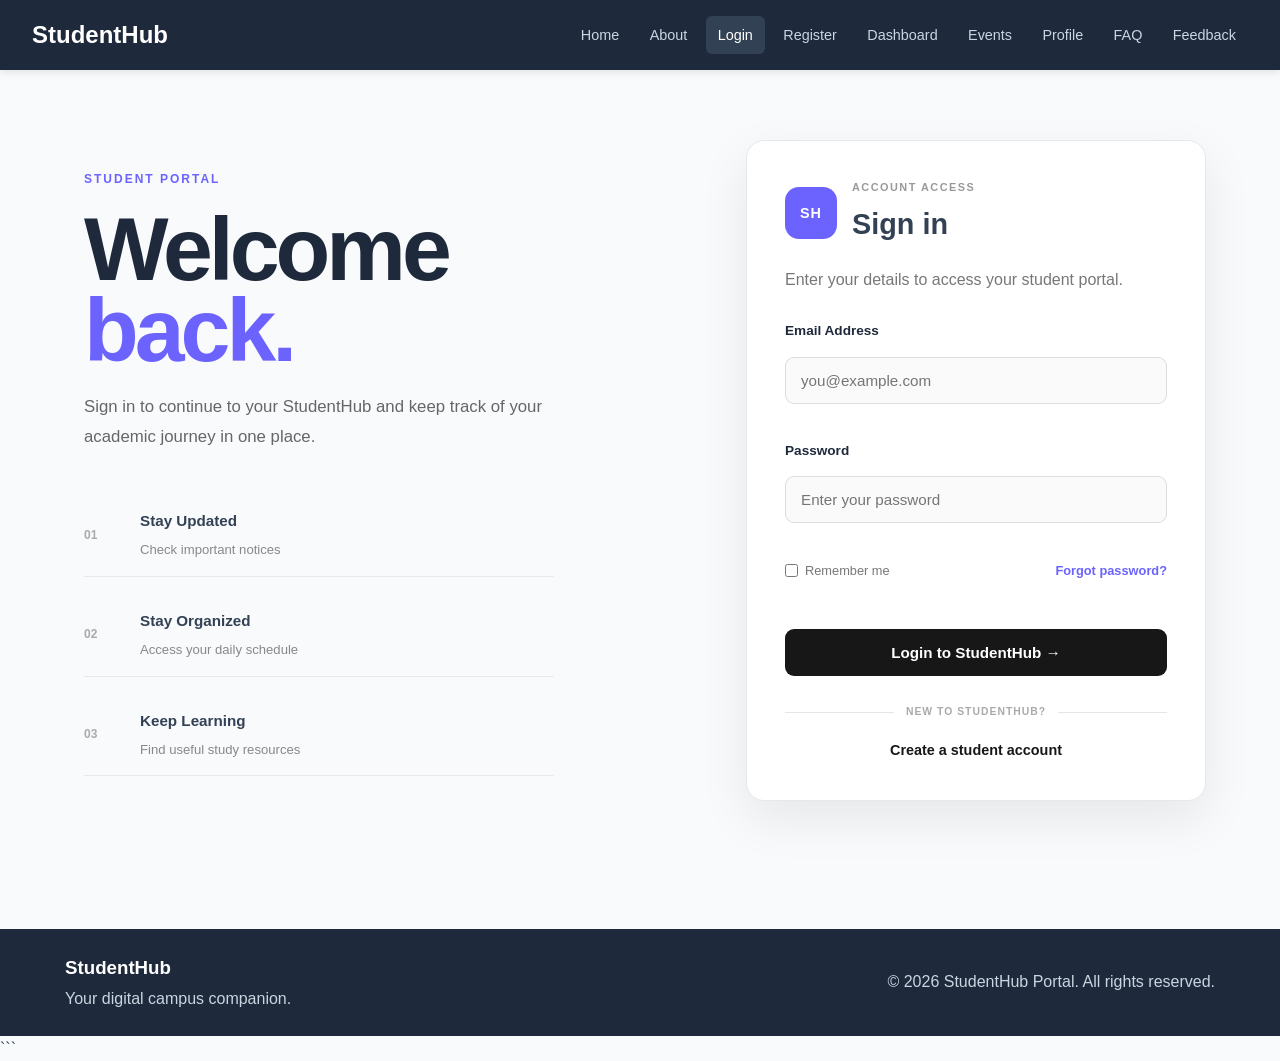
==== commit d2625d0d: "Clean HTML files" ====
--- a/index.html
+++ b/index.html
@@ -6,17 +6,17 @@
     <meta charset="UTF-8">
     <meta name="viewport" content="width=device-width, initial-scale=1.0">
 
-```
+
 <title>StudentHub | Login</title>
 
 <link rel="stylesheet" href="css/style.css">
-```
+
 
 </head>
 
 <body>
 
-```
+
 <!-- ================= HEADER ================= -->
 
 <header>
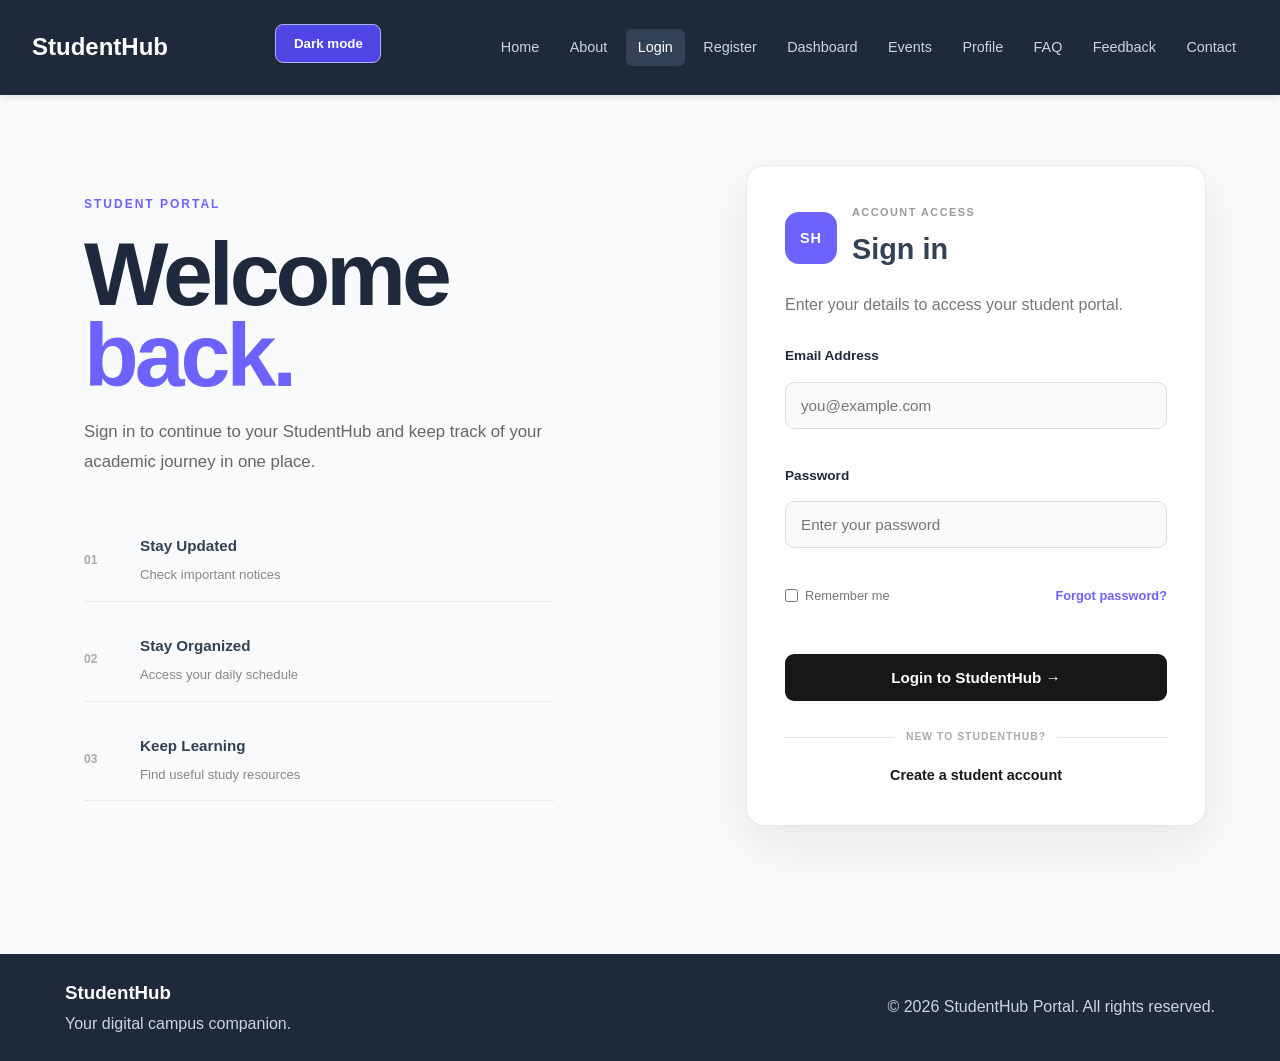
==== commit 6f82fab6: "Practical 4: JavaScript interactivity" ====
--- a/index.html
+++ b/index.html
@@ -10,8 +10,7 @@
 <title>StudentHub | Login</title>
 
 <link rel="stylesheet" href="css/style.css">
-
-
+    <script src="js/script.js" defer></script>
 </head>
 
 <body>
@@ -22,7 +21,11 @@
 <header>
     <h1>StudentHub</h1>
 
-    <nav aria-label="Main navigation">
+    <div class="header-controls">
+        <button type="button" id="theme-toggle" aria-pressed="false" hidden>Dark mode</button>
+        <button type="button" id="menu-toggle" aria-controls="main-navigation" aria-expanded="false" hidden>Menu</button>
+    </div>
+    <nav id="main-navigation" aria-label="Main navigation">
         <ul>
             <li><a href="home.html">Home</a></li>
             <li><a href="about.html">About</a></li>
@@ -33,6 +36,7 @@
             <li><a href="profile.html">Profile</a></li>
             <li><a href="faq.html">FAQ</a></li>
             <li><a href="feedback.html">Feedback</a></li>
+        <li><a href="contact.html">Contact</a></li>
         </ul>
     </nav>
 </header>
@@ -213,7 +217,6 @@
     </div>
 
 </footer>
-```
 
 </body>
 </html>
--- a/css/style.css
+++ b/css/style.css
@@ -3714,3 +3714,216 @@
 
 
 }
+
+
+/* Practical 4: DOM interactivity and light/dark theme. */
+[hidden] { display: none !important; }
+:root { --ui-surface: #fff; --ui-tint: #eef2ff; --ui-heading: #1e293b; --ui-muted: #475569; }
+:focus-visible { outline: 3px solid #7c3aed !important; outline-offset: 4px; }
+.header-controls { display: flex; flex-wrap: wrap; gap: .6rem; margin: .5rem 0 1rem; }
+.header-controls button { border: 1px solid #a5b4fc; }
+.notification-banner { display: flex; align-items: center; justify-content: space-between; gap: 1rem; padding: 1rem 1.25rem; margin-bottom: 1.5rem; background: var(--ui-tint); border: 1px solid var(--border); border-radius: 12px; }
+.notification-banner p { color: var(--ui-heading); margin: 0; }
+.campus-slider { background: var(--ui-surface); border: 1px solid var(--border); border-radius: 16px; padding: 2rem; margin: 0 0 3rem; }
+.highlight-slide { padding: 1.5rem 0; min-height: 180px; }
+.highlight-slide h3 { color: var(--ui-heading); font-size: clamp(1.4rem, 3vw, 2rem); margin: .5rem 0; }
+.highlight-slide p { color: var(--ui-muted); margin-bottom: 1rem; }
+.slide-tag { color: var(--primary); font-size: .75rem; font-weight: bold; letter-spacing: 2px; }
+.slider-controls { display: flex; align-items: center; justify-content: space-between; gap: .7rem; }
+.slider-controls p { color: var(--ui-muted); }
+.faq-toggle { display: flex; align-items: center; justify-content: space-between; gap: 1rem; width: 100%; background: transparent; color: var(--ui-heading); padding: .4rem 0; text-align: left; font: inherit; font-weight: 700; }
+.faq-toggle:hover { background: transparent; color: var(--primary); transform: none; }
+.faq-symbol { font-size: 1.5rem; flex-shrink: 0; }
+.faq-question { min-width: 0; }
+#guide-dialog { position: fixed; margin: auto; width: min(520px, calc(100% - 32px)); max-height: 85vh; overflow: auto; padding: 2rem; border: 1px solid var(--border); border-radius: 16px; background: var(--ui-surface); color: var(--ui-heading); box-shadow: 0 20px 80px #0005; }
+#guide-dialog::backdrop { background: #0f172ab3; }
+#guide-dialog p, #guide-dialog ul { margin: 1rem 0; }
+#guide-dialog ul { padding-left: 1.3rem; }
+html:has(#guide-dialog[open]) { overflow: hidden; }
+@media (max-width: 767px) {
+    #main-navigation ul { flex-direction: column; }
+    #main-navigation a { display: block; }
+    .notification-banner { flex-direction: column; align-items: flex-start; }
+    .campus-slider { padding: 1.2rem; }
+    .slider-controls button { padding: .7rem; }
+}
+/* Respect the user's reduced-motion preference. */
+@media (prefers-reduced-motion: reduce) {
+    html { scroll-behavior: auto; }
+    *, *::before, *::after { transition: none !important; animation: none !important; }
+}
+html[data-theme="dark"] {
+    color-scheme: dark;
+    --dark: #f1f5f9; --text: #e2e8f0; --text-light: #cbd5e1;
+    --background: #0f172a; --surface: #1e293b; --border: #475569;
+    --ui-surface: #1e293b; --ui-tint: #253354; --ui-heading: #f1f5f9; --ui-muted: #cbd5e1;
+}
+html[data-theme="dark"] main a:not(.btn):not([class*="button"]):not(.sidebar-active) { color: #c4b5fd; }
+html[data-theme="dark"] .slide-tag { color: #c4b5fd; }
+
+/* Dark equivalents of the original page colours. */
+html[data-theme="dark"] .hero {background: var(--ui-tint); border: 1px solid var(--border);}
+html[data-theme="dark"] .btn-secondary {background: var(--ui-surface);}
+html[data-theme="dark"] .btn-secondary:hover {background: var(--ui-tint);}
+html[data-theme="dark"] .feature-card:hover {border-color: var(--border);}
+html[data-theme="dark"] .notice-icon {background: var(--ui-tint);}
+html[data-theme="dark"] .timetable-icon {background: var(--ui-tint);}
+html[data-theme="dark"] .material-icon {background: var(--ui-tint);}
+html[data-theme="dark"] .form-group input, html[data-theme="dark"] .form-group select, html[data-theme="dark"] .form-group textarea {background: var(--ui-surface);}
+html[data-theme="dark"] .dashboard-panel {background: var(--ui-surface);}
+html[data-theme="dark"] .dashboard-welcome {background: var(--ui-tint); border: 1px solid var(--border);}
+html[data-theme="dark"] .dashboard-mark {background: var(--ui-surface); border: 1px solid var(--border);}
+html[data-theme="dark"] .panel-icon {background: var(--ui-tint);}
+html[data-theme="dark"] .notice-item {background: var(--ui-surface);}
+html[data-theme="dark"] .notice-item:hover {background: var(--ui-tint);}
+html[data-theme="dark"] .schedule-item {background: var(--ui-surface);}
+html[data-theme="dark"] .schedule-item:hover {background: var(--ui-tint);}
+html[data-theme="dark"] .materials-box {background: var(--ui-tint); border: 1px solid var(--border);}
+html[data-theme="dark"] .materials-icon {background: var(--ui-surface);}
+html[data-theme="dark"] .stat-card {background: var(--ui-surface);}
+html[data-theme="dark"] .stat-icon {background: var(--ui-tint);}
+html[data-theme="dark"] .hero-badge {background: var(--ui-tint);}
+html[data-theme="dark"] .why-section {background: var(--ui-tint); border: 1px solid var(--border);}
+html[data-theme="dark"] .why-point {background: var(--ui-surface);}
+html[data-theme="dark"] .about-hero {background: var(--ui-tint); border: 1px solid var(--border);}
+html[data-theme="dark"] .about-logo {background: var(--ui-surface); border: 1px solid var(--border);}
+html[data-theme="dark"] .about-card {background: var(--ui-surface);}
+html[data-theme="dark"] .about-card-icon {background: var(--ui-tint);}
+html[data-theme="dark"] .mission-card {background: var(--ui-surface);}
+html[data-theme="dark"] .about-highlight {background: var(--ui-tint); border: 1px solid var(--border);}
+html[data-theme="dark"] .profile-label {color: var(--text-light);}
+html[data-theme="dark"] .profile-heading h2 span {color: #c4b5fd;}
+html[data-theme="dark"] .profile-heading p {color: var(--text-light);}
+html[data-theme="dark"] .profile-card, html[data-theme="dark"] .edit-profile-card {background: var(--ui-surface); border: 1px solid var(--border);}
+html[data-theme="dark"] .profile-avatar {border: 3px solid var(--border);}
+html[data-theme="dark"] .profile-role {color: var(--text-light);}
+html[data-theme="dark"] .profile-status {color: #c4b5fd;}
+html[data-theme="dark"] .profile-divider {background: var(--ui-surface);}
+html[data-theme="dark"] .profile-details span, html[data-theme="dark"] .info-box span, html[data-theme="dark"] .card-heading > div > span, html[data-theme="dark"] .edit-heading > div > span {color: var(--text-light);}
+html[data-theme="dark"] .profile-details strong {color: var(--text-light);}
+html[data-theme="dark"] .info-box {background: var(--ui-surface); border: 1px solid var(--border);}
+html[data-theme="dark"] .info-box strong {color: var(--text-light);}
+html[data-theme="dark"] .profile-form label {color: var(--text-light);}
+html[data-theme="dark"] .profile-form input {border: 1px solid var(--border); background: var(--ui-surface);}
+html[data-theme="dark"] .login-label {color: #c4b5fd;}
+html[data-theme="dark"] .login-intro h2 span {color: #c4b5fd;}
+html[data-theme="dark"] .login-intro > p {color: var(--text-light);}
+html[data-theme="dark"] .login-highlight {border-bottom: 1px solid var(--border);}
+html[data-theme="dark"] .login-highlight > span {color: var(--text-light);}
+html[data-theme="dark"] .login-highlight small {color: var(--text-light);}
+html[data-theme="dark"] .login-card {background: var(--ui-surface); border: 1px solid var(--border);}
+html[data-theme="dark"] .login-card-heading span {color: var(--text-light);}
+html[data-theme="dark"] .login-card-text {color: var(--text-light);}
+html[data-theme="dark"] .login-card .form-group input {border: 1px solid var(--border); background: var(--ui-surface);}
+html[data-theme="dark"] .login-card .form-group input:focus {border-color: var(--border); background: var(--ui-surface);}
+html[data-theme="dark"] .remember-option {color: var(--text-light);}
+html[data-theme="dark"] .forgot-link {color: #c4b5fd;}
+html[data-theme="dark"] .login-divider::before, html[data-theme="dark"] .login-divider::after {background: var(--ui-surface);}
+html[data-theme="dark"] .login-divider span {color: var(--text-light);}
+html[data-theme="dark"] .register-link {color: var(--text-light);}
+html[data-theme="dark"] .register-link:hover {color: #c4b5fd;}
+html[data-theme="dark"] .register-label {color: #c4b5fd;}
+html[data-theme="dark"] .register-intro h2 span {color: #c4b5fd;}
+html[data-theme="dark"] .register-intro > p {color: var(--text-light);}
+html[data-theme="dark"] .register-note {border-bottom: 1px solid var(--border);}
+html[data-theme="dark"] .register-note > span {background: var(--ui-tint); color: #c4b5fd;}
+html[data-theme="dark"] .register-note small {color: var(--text-light);}
+html[data-theme="dark"] .register-card {background: var(--ui-surface); border: 1px solid var(--border);}
+html[data-theme="dark"] .register-card-heading span {color: var(--text-light);}
+html[data-theme="dark"] .register-card-text {color: var(--text-light);}
+html[data-theme="dark"] .register-card .form-group input, html[data-theme="dark"] .register-card .form-group select {border: 1px solid var(--border); background: var(--ui-surface);}
+html[data-theme="dark"] .register-card .form-group input:focus, html[data-theme="dark"] .register-card .form-group select:focus {border-color: var(--border); background: var(--ui-surface);}
+html[data-theme="dark"] .register-footer span {color: var(--text-light);}
+html[data-theme="dark"] .register-footer a {color: #c4b5fd;}
+html[data-theme="dark"] .events-label {color: #c4b5fd;}
+html[data-theme="dark"] .events-intro h2 span {color: #c4b5fd;}
+html[data-theme="dark"] .events-intro p {color: var(--text-light);}
+html[data-theme="dark"] .events-mark {border: 1px solid var(--border); color: var(--text-light);}
+html[data-theme="dark"] .events-heading {border-bottom: 1px solid var(--border);}
+html[data-theme="dark"] .events-heading > div > span {color: var(--text-light);}
+html[data-theme="dark"] .events-heading p {color: var(--text-light);}
+html[data-theme="dark"] .event-card {border: 1px solid var(--border); background: var(--ui-surface);}
+html[data-theme="dark"] .event-card:hover {border-color: var(--border);}
+html[data-theme="dark"] .event-date {background: var(--ui-tint);}
+html[data-theme="dark"] .event-date strong {color: #c4b5fd;}
+html[data-theme="dark"] .event-date span {color: var(--text-light);}
+html[data-theme="dark"] .event-type {color: #c4b5fd;}
+html[data-theme="dark"] .event-content h3 {color: var(--text-light);}
+html[data-theme="dark"] .event-content p {color: var(--text-light);}
+html[data-theme="dark"] .event-meta {color: var(--text-light);}
+html[data-theme="dark"] .events-note span {color: var(--text-light);}
+html[data-theme="dark"] .faq-label {color: #c4b5fd;}
+html[data-theme="dark"] .faq-intro h2 {color: var(--text-light);}
+html[data-theme="dark"] .faq-intro h2 span {color: #c4b5fd;}
+html[data-theme="dark"] .faq-intro p {color: var(--text-light);}
+html[data-theme="dark"] .faq-categories span {background: var(--ui-tint); color: #c4b5fd;}
+html[data-theme="dark"] .faq-mark {border: 1px solid var(--border); color: #c4b5fd;}
+html[data-theme="dark"] .faq-side-info > span {color: var(--text-light);}
+html[data-theme="dark"] .faq-side-info strong {color: var(--text-light);}
+html[data-theme="dark"] .faq-side-info p {color: var(--text-light);}
+html[data-theme="dark"] .faq-heading {border-bottom: 1px solid var(--border);}
+html[data-theme="dark"] .faq-heading > div > span {color: var(--text-light);}
+html[data-theme="dark"] .faq-heading h3 {color: var(--text-light);}
+html[data-theme="dark"] .faq-heading p {color: var(--text-light);}
+html[data-theme="dark"] .faq-item {border: 1px solid var(--border); background: var(--ui-surface);}
+html[data-theme="dark"] .faq-item:hover {border-color: var(--border);}
+html[data-theme="dark"] .faq-number {color: var(--text-light);}
+html[data-theme="dark"] .faq-question h3 {color: var(--text-light);}
+html[data-theme="dark"] .faq-question p {color: var(--text-light);}
+html[data-theme="dark"] .faq-help > div > span {color: var(--text-light);}
+html[data-theme="dark"] .feedback-label {color: #c4b5fd;}
+html[data-theme="dark"] .feedback-intro h2 {color: var(--text-light);}
+html[data-theme="dark"] .feedback-intro h2 span {color: #c4b5fd;}
+html[data-theme="dark"] .feedback-intro p {color: var(--text-light);}
+html[data-theme="dark"] .feedback-mark {border: 1px solid var(--border); color: #c4b5fd;}
+html[data-theme="dark"] .feedback-card {background: var(--ui-surface); border: 1px solid var(--border);}
+html[data-theme="dark"] .feedback-card-heading {border-bottom: 1px solid var(--border);}
+html[data-theme="dark"] .feedback-card-heading > div > span {color: var(--text-light);}
+html[data-theme="dark"] .feedback-card-heading h3 {color: var(--text-light);}
+html[data-theme="dark"] .feedback-icon {background: var(--ui-tint);}
+html[data-theme="dark"] .feedback-form label {color: var(--text-light);}
+html[data-theme="dark"] .rating-section select, html[data-theme="dark"] .feedback-form textarea {border: 1px solid var(--border); background: var(--ui-surface); color: var(--text-light);}
+html[data-theme="dark"] .rating-section select:focus, html[data-theme="dark"] .feedback-form textarea:focus {border-color: var(--border); background: var(--ui-surface);}
+html[data-theme="dark"] .feedback-form textarea::placeholder {color: var(--text-light);}
+html[data-theme="dark"] .feedback-side {background: var(--ui-tint); border: 1px solid var(--border);}
+html[data-theme="dark"] .feedback-side > span {color: #c4b5fd;}
+html[data-theme="dark"] .feedback-side h3 {color: var(--text-light);}
+html[data-theme="dark"] .feedback-side h3 strong {color: #c4b5fd;}
+html[data-theme="dark"] .feedback-side > p {color: var(--text-light);}
+html[data-theme="dark"] .feedback-note {background: var(--ui-surface); border: 1px solid var(--border);}
+html[data-theme="dark"] .feedback-note > span {color: var(--text-light);}
+html[data-theme="dark"] .feedback-note p {color: var(--text-light);}
+html[data-theme="dark"] .feedback-bottom > span {color: var(--text-light);}
+html[data-theme="dark"] .faq-label {color: #c4b5fd;}
+html[data-theme="dark"] .faq-intro h2 span {color: #c4b5fd;}
+html[data-theme="dark"] .faq-intro p {color: var(--text-light);}
+html[data-theme="dark"] .faq-categories span {background: var(--ui-tint); color: #c4b5fd;}
+html[data-theme="dark"] .faq-side-info {border: 1px solid var(--border); background: var(--ui-surface);}
+html[data-theme="dark"] .faq-side-info > span {color: var(--text-light);}
+html[data-theme="dark"] .faq-heading {border-bottom: 1px solid var(--border);}
+html[data-theme="dark"] .faq-heading > div > span {color: var(--text-light);}
+html[data-theme="dark"] .faq-heading p {color: var(--text-light);}
+html[data-theme="dark"] .faq-item {border: 1px solid var(--border); background: var(--ui-surface);}
+html[data-theme="dark"] .faq-item:hover {border-color: var(--border);}
+html[data-theme="dark"] .faq-number {background: var(--ui-tint); color: #c4b5fd;}
+html[data-theme="dark"] .faq-question p {color: var(--text-light);}
+html[data-theme="dark"] .faq-help > div > span {color: var(--text-light);}
+html[data-theme="dark"] .feedback-label {color: #c4b5fd;}
+html[data-theme="dark"] .feedback-intro h2 span {color: #c4b5fd;}
+html[data-theme="dark"] .feedback-intro p {color: var(--text-light);}
+html[data-theme="dark"] .feedback-mark {border: 1px solid var(--border); color: #c4b5fd;}
+html[data-theme="dark"] .feedback-card {background: var(--ui-surface); border: 1px solid var(--border);}
+html[data-theme="dark"] .feedback-card-heading {border-bottom: 1px solid var(--border);}
+html[data-theme="dark"] .feedback-card-heading > div > span {color: var(--text-light);}
+html[data-theme="dark"] .feedback-icon {background: var(--ui-tint);}
+html[data-theme="dark"] .feedback-form label {color: var(--text-light);}
+html[data-theme="dark"] .feedback-form select, html[data-theme="dark"] .feedback-form textarea {border: 1px solid var(--border); background: var(--ui-surface); color: var(--text-light);}
+html[data-theme="dark"] .feedback-form select:focus, html[data-theme="dark"] .feedback-form textarea:focus {border-color: var(--border); background: var(--ui-surface);}
+html[data-theme="dark"] .feedback-side {background: var(--ui-tint); border: 1px solid var(--border);}
+html[data-theme="dark"] .feedback-side > span {color: #c4b5fd;}
+html[data-theme="dark"] .feedback-side h3 strong {color: #c4b5fd;}
+html[data-theme="dark"] .feedback-side > p {color: var(--text-light);}
+html[data-theme="dark"] .feedback-note {background: var(--ui-surface); border: 1px solid var(--border);}
+html[data-theme="dark"] .feedback-note > span {color: var(--text-light);}
+html[data-theme="dark"] .feedback-note p {color: var(--text-light);}
+html[data-theme="dark"] .feedback-bottom > span {color: var(--text-light);}
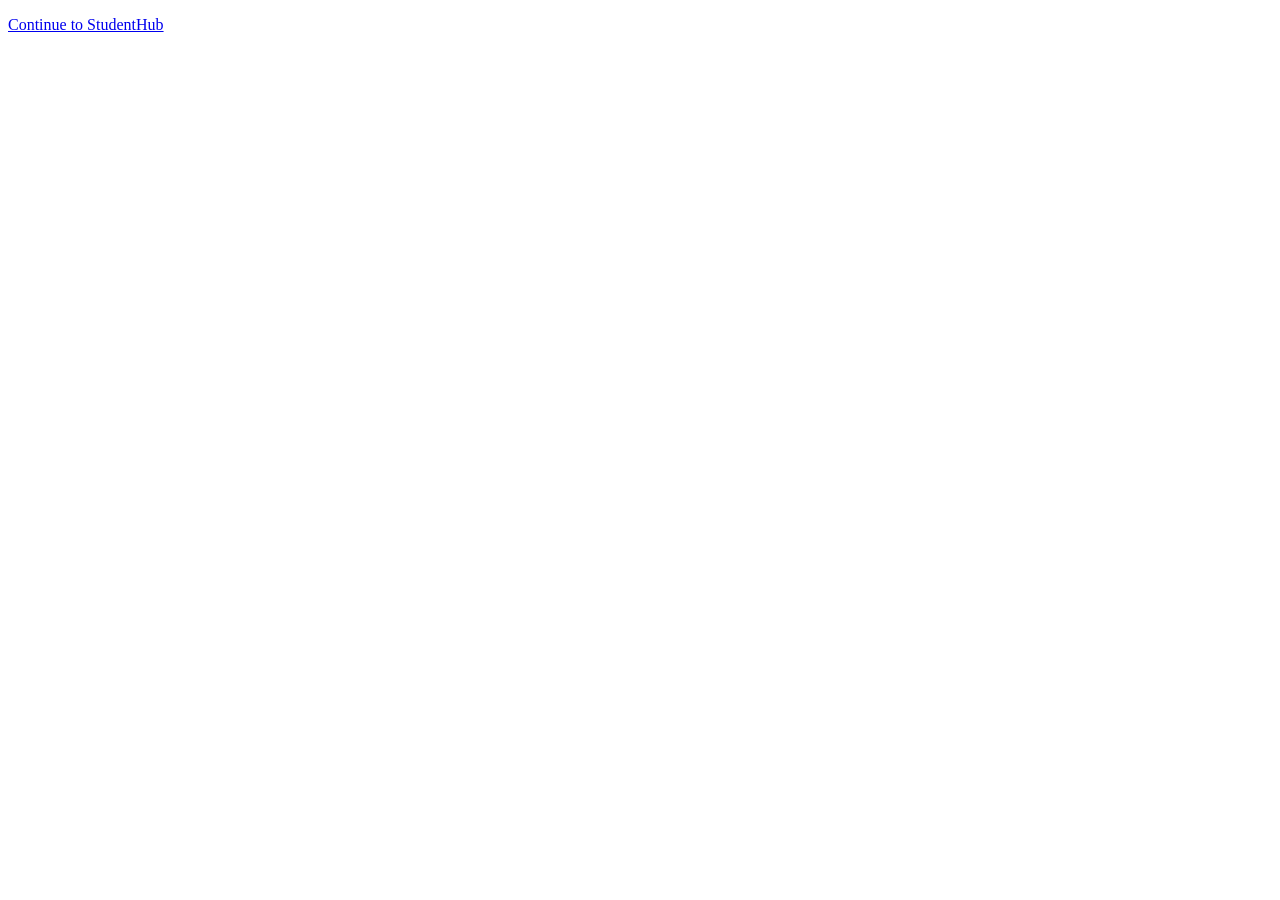
==== commit aebd4ed3: "Complete Practical 10 session login logout and role-based access" ====
--- a/index.html
+++ b/index.html
@@ -1,222 +1,2 @@
-<!DOCTYPE html>
-
-<html lang="en">
-
-<head>
-    <meta charset="UTF-8">
-    <meta name="viewport" content="width=device-width, initial-scale=1.0">
-
-
-<title>StudentHub | Login</title>
-
-<link rel="stylesheet" href="css/style.css">
-    <script src="js/script.js" defer></script>
-</head>
-
-<body>
-
-
-<!-- ================= HEADER ================= -->
-
-<header>
-    <h1>StudentHub</h1>
-
-    <div class="header-controls">
-        <button type="button" id="theme-toggle" aria-pressed="false" hidden>Dark mode</button>
-        <button type="button" id="menu-toggle" aria-controls="main-navigation" aria-expanded="false" hidden>Menu</button>
-    </div>
-    <nav id="main-navigation" aria-label="Main navigation">
-        <ul>
-            <li><a href="home.html">Home</a></li>
-            <li><a href="about.html">About</a></li>
-            <li><a href="index.html" class="active">Login</a></li>
-            <li><a href="register.html">Register</a></li>
-            <li><a href="dashboard.html">Dashboard</a></li>
-            <li><a href="events.html">Events</a></li>
-            <li><a href="profile.html">Profile</a></li>
-            <li><a href="faq.html">FAQ</a></li>
-            <li><a href="feedback.html">Feedback</a></li>
-        <li><a href="contact.html">Contact</a></li>
-        </ul>
-    </nav>
-</header>
-
-
-<!-- ================= MAIN ================= -->
-
-<main class="login-main">
-
-    <section class="login-layout">
-
-        <!-- Left information panel -->
-
-        <div class="login-intro">
-
-            <span class="login-label">
-                STUDENT PORTAL
-            </span>
-
-            <h2>
-                Welcome<br>
-                <span>back.</span>
-            </h2>
-
-            <p>
-                Sign in to continue to your StudentHub and keep
-                track of your academic journey in one place.
-            </p>
-
-            <div class="login-highlights">
-
-                <div class="login-highlight">
-                    <span>01</span>
-                    <div>
-                        <strong>Stay Updated</strong>
-                        <small>Check important notices</small>
-                    </div>
-                </div>
-
-                <div class="login-highlight">
-                    <span>02</span>
-                    <div>
-                        <strong>Stay Organized</strong>
-                        <small>Access your daily schedule</small>
-                    </div>
-                </div>
-
-                <div class="login-highlight">
-                    <span>03</span>
-                    <div>
-                        <strong>Keep Learning</strong>
-                        <small>Find useful study resources</small>
-                    </div>
-                </div>
-
-            </div>
-
-        </div>
-
-
-        <!-- Login Card -->
-
-        <div class="login-card">
-
-            <div class="login-card-heading">
-
-                <div class="login-card-icon">
-                    SH
-                </div>
-
-                <div>
-                    <span>ACCOUNT ACCESS</span>
-                    <h3>Sign in</h3>
-                </div>
-
-            </div>
-
-
-            <p class="login-card-text">
-                Enter your details to access your student portal.
-            </p>
-
-
-            <form action="home.html" method="get" class="stacked-form">
-
-                <div class="form-group">
-
-                    <label for="email">
-                        Email Address
-                    </label>
-
-                    <input
-                        type="email"
-                        id="email"
-                        name="email"
-                        placeholder="you@example.com"
-                        required
-                    >
-
-                </div>
-
-
-                <div class="form-group">
-
-                    <label for="password">
-                        Password
-                    </label>
-
-                    <input
-                        type="password"
-                        id="password"
-                        name="password"
-                        placeholder="Enter your password"
-                        required
-                    >
-
-                </div>
-
-
-                <div class="login-options">
-
-                    <label class="remember-option">
-                        <input type="checkbox" name="remember">
-                        <span>Remember me</span>
-                    </label>
-
-                    <a href="#" class="forgot-link">
-                        Forgot password?
-                    </a>
-
-                </div>
-
-
-                <button type="submit" class="login-button">
-                    Login to StudentHub →
-                </button>
-
-            </form>
-
-
-            <div class="login-divider">
-                <span>NEW TO STUDENTHUB?</span>
-            </div>
-
-
-            <a href="register.html" class="register-link">
-                Create a student account
-            </a>
-
-        </div>
-
-    </section>
-
-</main>
-
-
-<!-- ================= FOOTER ================= -->
-
-<footer>
-
-    <div class="footer-content">
-
-        <div>
-            <h3>StudentHub</h3>
-
-            <p>
-                Your digital campus companion.
-            </p>
-        </div>
-
-        <div>
-            <p>
-                &copy; 2026 StudentHub Portal.
-                All rights reserved.
-            </p>
-        </div>
-
-    </div>
-
-</footer>
-
-</body>
-</html>
+<!doctype html>
+<html lang="en"><head><meta charset="utf-8"><meta http-equiv="refresh" content="0;url=login.php"><title>StudentHub</title></head><body><p><a href="login.php">Continue to StudentHub</a></p></body></html>
